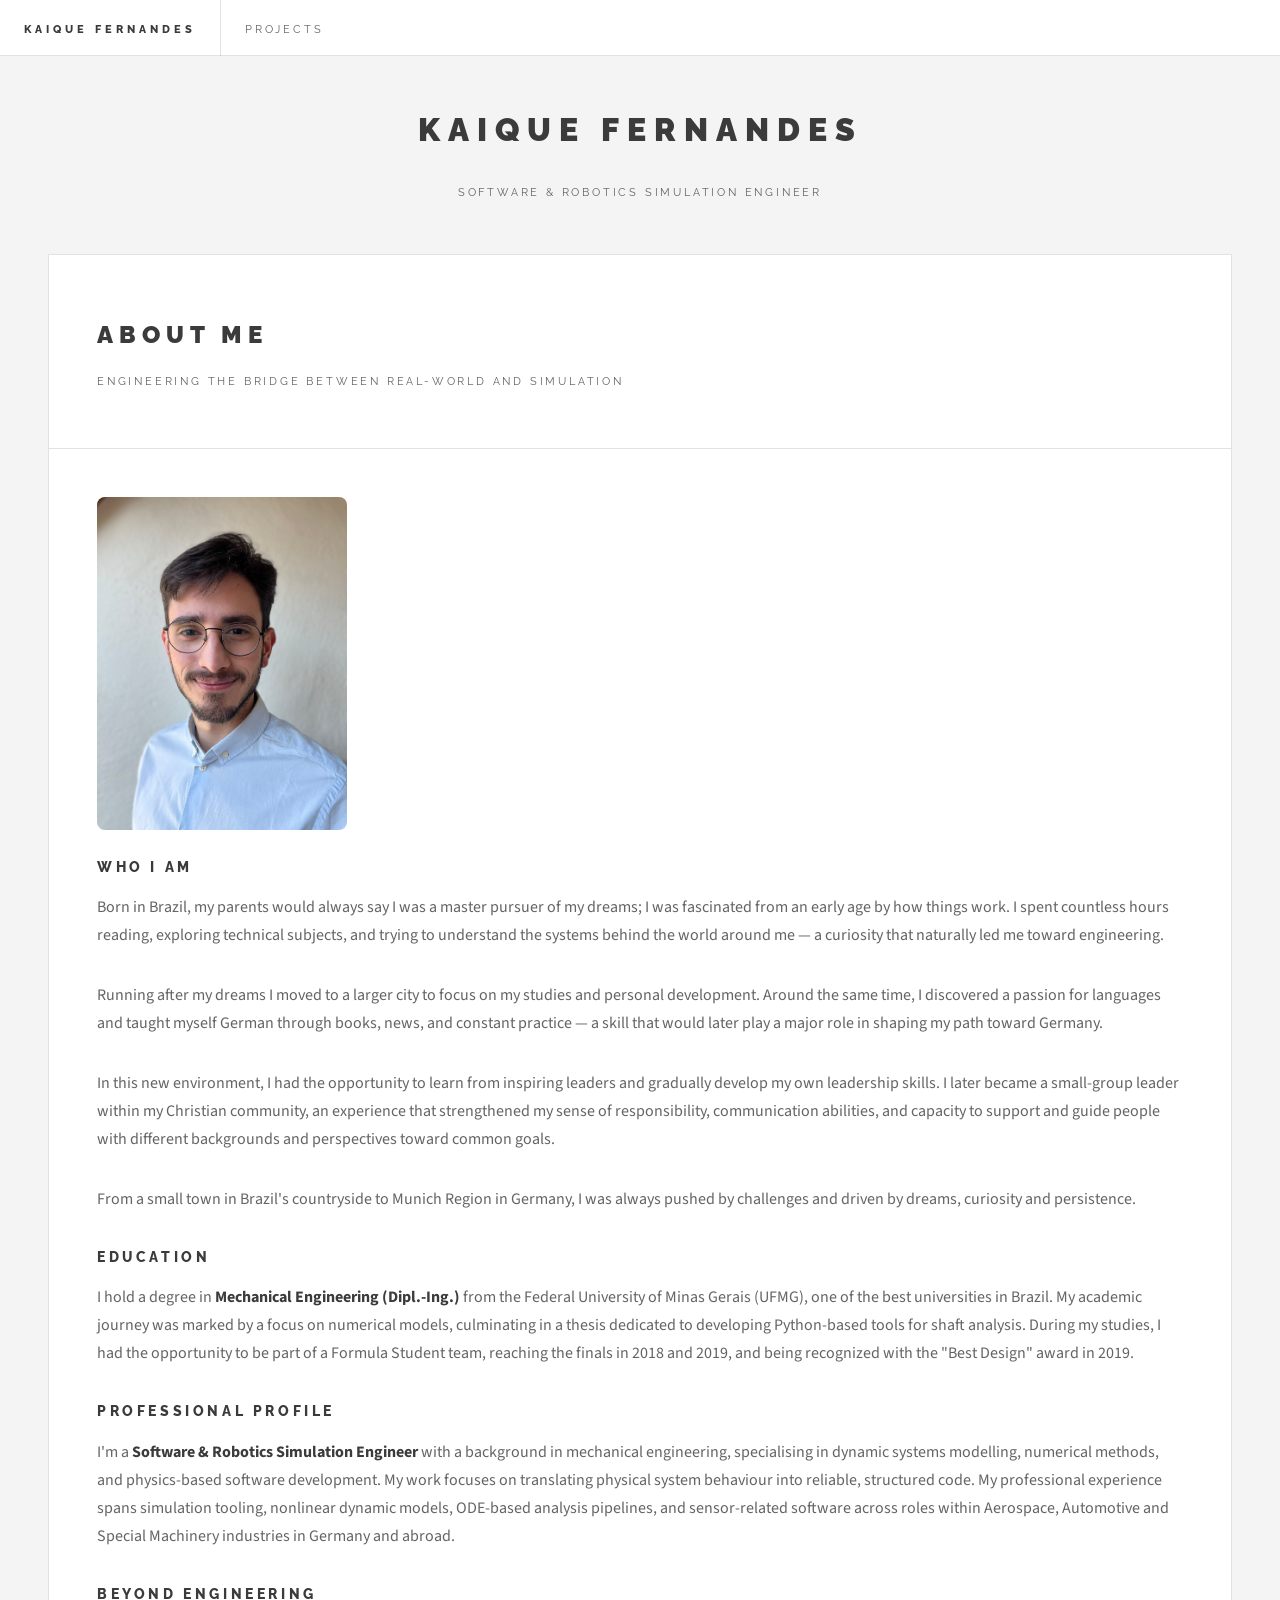
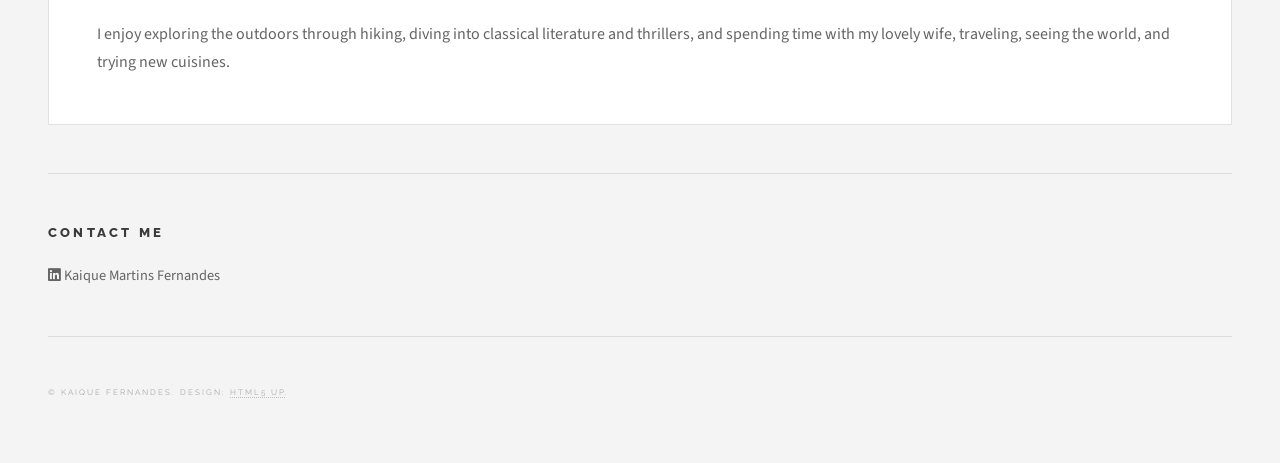
==== about.html @ 555ea54f "Add files via upload" ====
<!DOCTYPE HTML>
<html>
    <head>
        <title>About Me | Kaique Fernandes</title>
        <meta charset="utf-8" />
        <meta name="viewport" content="width=device-width, initial-scale=1, user-scalable=no" />
        <link rel="stylesheet" href="assets/css/main.css" />
        <style>
            .profile-photo {
                width: 250px;
                height: auto;
                border-radius: 8px;
                margin-bottom: 1em;
            }
        </style>
    </head>
    <body class="is-preload">

        <div id="wrapper">

                <header id="header">
                        <h1><a href="index.html">Kaique Fernandes</a></h1>
                        <nav class="links">
                            <ul>
                                <li><a href="projects.html">Projects</a></li>
                            </ul>
                        </nav>
                    </header>

                <div id="main">

                        <article class="post">
                                <header>
                                    <div class="title">
                                        <h2>About Me</h2>
                                        <p>Engineering the bridge between Real-World and Simulation</p>
                                    </div>
                                </header>
                                <span class="image"><img src="images/profile_photo.jpg" alt="Kaique Fernandes" class="profile-photo" /></span>
                            
                                <h3>Who I Am</h3>
                                <p>
                                    Born in Brazil, my parents would always say I was a master pursuer of my dreams; I was fascinated from an early age by how things work. 
                                    I spent countless hours reading, exploring technical subjects, and trying to understand the systems behind the world around me — a curiosity that naturally led me toward engineering.
                                </p>                                 
                                    Running after my dreams I moved to a larger city to focus on my studies and personal development. 
                                    Around the same time, I discovered a passion for languages and taught myself German through books, news, and constant practice — a skill that 
                                    would later play a major role in shaping my path toward Germany.
                                </p>                               
                                    In this new environment, I had the opportunity to learn from inspiring leaders and gradually develop my own leadership skills. 
                                    I later became a small-group leader within my Christian community, an experience that strengthened my sense of responsibility, 
                                    communication abilities, and capacity to support and guide people with different backgrounds and perspectives toward common goals.
                                </p>                                
                                    From a small town in Brazil's countryside to Munich Region in Germany, I was always pushed by challenges and driven by dreams, curiosity and persistence. 
                                    
                                </p>

                                <h3>Education</h3>
                                <p>
                                    I hold a degree in <strong>Mechanical Engineering (Dipl.-Ing.)</strong> from the Federal University of Minas Gerais (UFMG), 
                                    one of the best universities in Brazil. My academic journey was marked by a focus 
                                    on numerical models, culminating in a thesis dedicated to developing Python-based tools for shaft analysis.

                                    During my studies, I had the opportunity to be part of a Formula Student team, reaching the finals in 2018 and 2019, and being recognized with the "Best Design" award in 2019.
                                </p>

                                <h3>Professional Profile</h3>
                                <p>
                                    I'm a <strong>Software & Robotics Simulation Engineer</strong> with a background in mechanical engineering, specialising in dynamic systems modelling, 
                                    numerical methods, and physics-based software development. 
                                    
                                    My work focuses on translating physical system behaviour into reliable, structured code. My professional experience spans simulation tooling, nonlinear dynamic models, 
                                    ODE-based analysis pipelines, and sensor-related software across roles within Aerospace, Automotive and Special Machinery industries in Germany and abroad.
                                

                                <h3>Beyond Engineering</h3>
                                <p>
                                    I enjoy exploring the outdoors through hiking, diving into classical literature and thrillers, 
                                    and spending time with my lovely wife, traveling, seeing the world, and trying new cuisines.
                                </p>
                            </article>
                    </div>

                <section id="sidebar">
                    <section id="intro">
                        <header>
                            <h2>Kaique Fernandes</h2>
                            <p>Software &amp; Robotics Simulation Engineer</p>
                        </header>
                    </section>
                
                    <section class="blurb">
                        <h2>Contact me</h2>
                        <p><a class="icon brands fa-linkedin" href="https://www.linkedin.com/in/kaique-martins-fernandes/"> Kaique Martins Fernandes</a></p>
                    </section>
                
                    <section id="footer">
                        <p class="copyright">&copy; Kaique Fernandes. Design: <a href="http://html5up.net">HTML5 UP</a>.</p>
                    </section>
                </section>

            </div>

        <script src="assets/js/jquery.min.js"></script>
            <script src="assets/js/browser.min.js"></script>
            <script src="assets/js/breakpoints.min.js"></script>
            <script src="assets/js/util.js"></script>
            <script src="assets/js/main.js"></script>

    </body>
</html>
---- assets/css/main.css ----
@import url(fontawesome-all.min.css);
@import url("https://fonts.googleapis.com/css?family=Source+Sans+Pro:400,700|Raleway:400,800,900");

/*
	Future Imperfect by HTML5 UP
	html5up.net | @ajlkn
	Free for personal and commercial use under the CCA 3.0 license (html5up.net/license)
*/

html, body, div, span, applet, object,
iframe, h1, h2, h3, h4, h5, h6, p, blockquote,
pre, a, abbr, acronym, address, big, cite,
code, del, dfn, em, img, ins, kbd, q, s, samp,
small, strike, strong, sub, sup, tt, var, b,
u, i, center, dl, dt, dd, ol, ul, li, fieldset,
form, label, legend, table, caption, tbody,
tfoot, thead, tr, th, td, article, aside,
canvas, details, embed, figure, figcaption,
footer, header, hgroup, menu, nav, output, ruby,
section, summary, time, mark, audio, video {
	margin: 0;
	padding: 0;
	border: 0;
	font-size: 100%;
	font: inherit;
	vertical-align: baseline;}

article, aside, details, figcaption, figure,
footer, header, hgroup, menu, nav, section {
	display: block;}

body {
	line-height: 1;
}

ol, ul {
	list-style: none;
}

blockquote, q {
	quotes: none;
}

	blockquote:before, blockquote:after, q:before, q:after {
		content: '';
		content: none;
	}

table {
	border-collapse: collapse;
	border-spacing: 0;
}

body {
	-webkit-text-size-adjust: none;
}

mark {
	background-color: transparent;
	color: inherit;
}

input::-moz-focus-inner {
	border: 0;
	padding: 0;
}

input, select, textarea {
	-moz-appearance: none;
	-webkit-appearance: none;
	-ms-appearance: none;
	appearance: none;
}

/* Basic */

	@-ms-viewport {
		width: device-width;
	}

	body {
		-ms-overflow-style: scrollbar;
	}

	@media screen and (max-width: 480px) {

		html, body {
			min-width: 320px;
		}

	}

	html {
		box-sizing: border-box;
	}

	*, *:before, *:after {
		box-sizing: inherit;
	}

	body {
		background: #f4f4f4;
	}

		body.is-preload *, body.is-preload *:before, body.is-preload *:after {
			-moz-animation: none !important;
			-webkit-animation: none !important;
			-ms-animation: none !important;
			animation: none !important;
			-moz-transition: none !important;
			-webkit-transition: none !important;
			-ms-transition: none !important;
			transition: none !important;
		}

/* Type */

	body, input, select, textarea {
		color: #646464;
		font-family: "Source Sans Pro", Helvetica, sans-serif;
		font-size: 14pt;
		font-weight: 400;
		line-height: 1.75;
	}

		@media screen and (max-width: 1680px) {

			body, input, select, textarea {
				font-size: 12pt;
			}

		}

		@media screen and (max-width: 1280px) {

			body, input, select, textarea {
				font-size: 12pt;
			}

		}

		@media screen and (max-width: 980px) {

			body, input, select, textarea {
				font-size: 12pt;
			}

		}

		@media screen and (max-width: 736px) {

			body, input, select, textarea {
				font-size: 12pt;
			}

		}

		@media screen and (max-width: 480px) {

			body, input, select, textarea {
				font-size: 12pt;
			}

		}

	a {
		-moz-transition: color 0.2s ease, border-bottom-color 0.2s ease;
		-webkit-transition: color 0.2s ease, border-bottom-color 0.2s ease;
		-ms-transition: color 0.2s ease, border-bottom-color 0.2s ease;
		transition: color 0.2s ease, border-bottom-color 0.2s ease;
		border-bottom: dotted 1px rgba(160, 160, 160, 0.65);
		color: inherit;
		text-decoration: none;
	}

		a:before {
			-moz-transition: color 0.2s ease;
			-webkit-transition: color 0.2s ease;
			-ms-transition: color 0.2s ease;
			transition: color 0.2s ease;
		}

		a:hover {
			border-bottom-color: transparent;
			color: #2ebaae !important;
		}

			a:hover:before {
				color: #2ebaae !important;
			}

	strong, b {
		color: #3c3b3b;
		font-weight: 700;
	}

	em, i {
		font-style: italic;
	}

	p {
		margin: 0 0 2em 0;
	}

	h1, h2, h3, h4, h5, h6 {
		color: #3c3b3b;
		font-family: "Raleway", Helvetica, sans-serif;
		font-weight: 800;
		letter-spacing: 0.25em;
		line-height: 1.65;
		margin: 0 0 1em 0;
		text-transform: uppercase;
	}

		h1 a, h2 a, h3 a, h4 a, h5 a, h6 a {
			color: inherit;
			border-bottom: 0;
		}

	h2 {
		font-size: 1.1em;
	}

	h3 {
		font-size: 0.9em;
	}

	h4 {
		font-size: 0.7em;
	}

	h5 {
		font-size: 0.7em;
	}

	h6 {
		font-size: 0.7em;
	}

	sub {
		font-size: 0.8em;
		position: relative;
		top: 0.5em;
	}

	sup {
		font-size: 0.8em;
		position: relative;
		top: -0.5em;
	}

	blockquote {
		border-left: solid 4px rgba(160, 160, 160, 0.3);
		font-style: italic;
		margin: 0 0 2em 0;
		padding: 0.5em 0 0.5em 2em;
	}

	code {
		background: rgba(160, 160, 160, 0.075);
		border: solid 1px rgba(160, 160, 160, 0.3);
		font-family: "Courier New", monospace;
		font-size: 0.9em;
		margin: 0 0.25em;
		padding: 0.25em 0.65em;
	}

	pre {
		-webkit-overflow-scrolling: touch;
		font-family: "Courier New", monospace;
		font-size: 0.9em;
		margin: 0 0 2em 0;
	}

		pre code {
			display: block;
			line-height: 1.75em;
			padding: 1em 1.5em;
			overflow-x: auto;
		}

	hr {
		border: 0;
		border-bottom: solid 1px rgba(160, 160, 160, 0.3);
		margin: 2em 0;
	}

		hr.major {
			margin: 3em 0;
		}

	.align-left {
		text-align: left;
	}

	.align-center {
		text-align: center;
	}

	.align-right {
		text-align: right;
	}

/* Row */

	.row {
		display: flex;
		flex-wrap: wrap;
		box-sizing: border-box;
		align-items: stretch;
	}

		.row > * {
			box-sizing: border-box;
		}

		.row.gtr-uniform > * > :last-child {
			margin-bottom: 0;
		}

		.row.aln-left {
			justify-content: flex-start;
		}

		.row.aln-center {
			justify-content: center;
		}

		.row.aln-right {
			justify-content: flex-end;
		}

		.row.aln-top {
			align-items: flex-start;
		}

		.row.aln-middle {
			align-items: center;
		}

		.row.aln-bottom {
			align-items: flex-end;
		}

		.row > .imp {
			order: -1;
		}

		.row > .col-1 {
			width: 8.33333%;
		}

		.row > .off-1 {
			margin-left: 8.33333%;
		}

		.row > .col-2 {
			width: 16.66667%;
		}

		.row > .off-2 {
			margin-left: 16.66667%;
		}

		.row > .col-3 {
			width: 25%;
		}

		.row > .off-3 {
			margin-left: 25%;
		}

		.row > .col-4 {
			width: 33.33333%;
		}

		.row > .off-4 {
			margin-left: 33.33333%;
		}

		.row > .col-5 {
			width: 41.66667%;
		}

		.row > .off-5 {
			margin-left: 41.66667%;
		}

		.row > .col-6 {
			width: 50%;
		}

		.row > .off-6 {
			margin-left: 50%;
		}

		.row > .col-7 {
			width: 58.33333%;
		}

		.row > .off-7 {
			margin-left: 58.33333%;
		}

		.row > .col-8 {
			width: 66.66667%;
		}

		.row > .off-8 {
			margin-left: 66.66667%;
		}

		.row > .col-9 {
			width: 75%;
		}

		.row > .off-9 {
			margin-left: 75%;
		}

		.row > .col-10 {
			width: 83.33333%;
		}

		.row > .off-10 {
			margin-left: 83.33333%;
		}

		.row > .col-11 {
			width: 91.66667%;
		}

		.row > .off-11 {
			margin-left: 91.66667%;
		}

		.row > .col-12 {
			width: 100%;
		}

		.row > .off-12 {
			margin-left: 100%;
		}

		.row.gtr-0 {
			margin-top: 0;
			margin-left: 0em;
		}

			.row.gtr-0 > * {
				padding: 0 0 0 0em;
			}

			.row.gtr-0.gtr-uniform {
				margin-top: 0em;
			}

				.row.gtr-0.gtr-uniform > * {
					padding-top: 0em;
				}

		.row.gtr-25 {
			margin-top: 0;
			margin-left: -0.25em;
		}

			.row.gtr-25 > * {
				padding: 0 0 0 0.25em;
			}

			.row.gtr-25.gtr-uniform {
				margin-top: -0.25em;
			}

				.row.gtr-25.gtr-uniform > * {
					padding-top: 0.25em;
				}

		.row.gtr-50 {
			margin-top: 0;
			margin-left: -0.5em;
		}

			.row.gtr-50 > * {
				padding: 0 0 0 0.5em;
			}

			.row.gtr-50.gtr-uniform {
				margin-top: -0.5em;
			}

				.row.gtr-50.gtr-uniform > * {
					padding-top: 0.5em;
				}

		.row {
			margin-top: 0;
			margin-left: -1em;
		}

			.row > * {
				padding: 0 0 0 1em;
			}

			.row.gtr-uniform {
				margin-top: -1em;
			}

				.row.gtr-uniform > * {
					padding-top: 1em;
				}

		.row.gtr-150 {
			margin-top: 0;
			margin-left: -1.5em;
		}

			.row.gtr-150 > * {
				padding: 0 0 0 1.5em;
			}

			.row.gtr-150.gtr-uniform {
				margin-top: -1.5em;
			}

				.row.gtr-150.gtr-uniform > * {
					padding-top: 1.5em;
				}

		.row.gtr-200 {
			margin-top: 0;
			margin-left: -2em;
		}

			.row.gtr-200 > * {
				padding: 0 0 0 2em;
			}

			.row.gtr-200.gtr-uniform {
				margin-top: -2em;
			}

				.row.gtr-200.gtr-uniform > * {
					padding-top: 2em;
				}

		@media screen and (max-width: 1680px) {

			.row {
				display: flex;
				flex-wrap: wrap;
				box-sizing: border-box;
				align-items: stretch;
			}

				.row > * {
					box-sizing: border-box;
				}

				.row.gtr-uniform > * > :last-child {
					margin-bottom: 0;
				}

				.row.aln-left {
					justify-content: flex-start;
				}

				.row.aln-center {
					justify-content: center;
				}

				.row.aln-right {
					justify-content: flex-end;
				}

				.row.aln-top {
					align-items: flex-start;
				}

				.row.aln-middle {
					align-items: center;
				}

				.row.aln-bottom {
					align-items: flex-end;
				}

				.row > .imp-xlarge {
					order: -1;
				}

				.row > .col-1-xlarge {
					width: 8.33333%;
				}

				.row > .off-1-xlarge {
					margin-left: 8.33333%;
				}

				.row > .col-2-xlarge {
					width: 16.66667%;
				}

				.row > .off-2-xlarge {
					margin-left: 16.66667%;
				}

				.row > .col-3-xlarge {
					width: 25%;
				}

				.row > .off-3-xlarge {
					margin-left: 25%;
				}

				.row > .col-4-xlarge {
					width: 33.33333%;
				}

				.row > .off-4-xlarge {
					margin-left: 33.33333%;
				}

				.row > .col-5-xlarge {
					width: 41.66667%;
				}

				.row > .off-5-xlarge {
					margin-left: 41.66667%;
				}

				.row > .col-6-xlarge {
					width: 50%;
				}

				.row > .off-6-xlarge {
					margin-left: 50%;
				}

				.row > .col-7-xlarge {
					width: 58.33333%;
				}

				.row > .off-7-xlarge {
					margin-left: 58.33333%;
				}

				.row > .col-8-xlarge {
					width: 66.66667%;
				}

				.row > .off-8-xlarge {
					margin-left: 66.66667%;
				}

				.row > .col-9-xlarge {
					width: 75%;
				}

				.row > .off-9-xlarge {
					margin-left: 75%;
				}

				.row > .col-10-xlarge {
					width: 83.33333%;
				}

				.row > .off-10-xlarge {
					margin-left: 83.33333%;
				}

				.row > .col-11-xlarge {
					width: 91.66667%;
				}

				.row > .off-11-xlarge {
					margin-left: 91.66667%;
				}

				.row > .col-12-xlarge {
					width: 100%;
				}

				.row > .off-12-xlarge {
					margin-left: 100%;
				}

				.row.gtr-0 {
					margin-top: 0;
					margin-left: 0em;
				}

					.row.gtr-0 > * {
						padding: 0 0 0 0em;
					}

					.row.gtr-0.gtr-uniform {
						margin-top: 0em;
					}

						.row.gtr-0.gtr-uniform > * {
							padding-top: 0em;
						}

				.row.gtr-25 {
					margin-top: 0;
					margin-left: -0.25em;
				}

					.row.gtr-25 > * {
						padding: 0 0 0 0.25em;
					}

					.row.gtr-25.gtr-uniform {
						margin-top: -0.25em;
					}

						.row.gtr-25.gtr-uniform > * {
							padding-top: 0.25em;
						}

				.row.gtr-50 {
					margin-top: 0;
					margin-left: -0.5em;
				}

					.row.gtr-50 > * {
						padding: 0 0 0 0.5em;
					}

					.row.gtr-50.gtr-uniform {
						margin-top: -0.5em;
					}

						.row.gtr-50.gtr-uniform > * {
							padding-top: 0.5em;
						}

				.row {
					margin-top: 0;
					margin-left: -1em;
				}

					.row > * {
						padding: 0 0 0 1em;
					}

					.row.gtr-uniform {
						margin-top: -1em;
					}

						.row.gtr-uniform > * {
							padding-top: 1em;
						}

				.row.gtr-150 {
					margin-top: 0;
					margin-left: -1.5em;
				}

					.row.gtr-150 > * {
						padding: 0 0 0 1.5em;
					}

					.row.gtr-150.gtr-uniform {
						margin-top: -1.5em;
					}

						.row.gtr-150.gtr-uniform > * {
							padding-top: 1.5em;
						}

				.row.gtr-200 {
					margin-top: 0;
					margin-left: -2em;
				}

					.row.gtr-200 > * {
						padding: 0 0 0 2em;
					}

					.row.gtr-200.gtr-uniform {
						margin-top: -2em;
					}

						.row.gtr-200.gtr-uniform > * {
							padding-top: 2em;
						}

		}

		@media screen and (max-width: 1280px) {

			.row {
				display: flex;
				flex-wrap: wrap;
				box-sizing: border-box;
				align-items: stretch;
			}

				.row > * {
					box-sizing: border-box;
				}

				.row.gtr-uniform > * > :last-child {
					margin-bottom: 0;
				}

				.row.aln-left {
					justify-content: flex-start;
				}

				.row.aln-center {
					justify-content: center;
				}

				.row.aln-right {
					justify-content: flex-end;
				}

				.row.aln-top {
					align-items: flex-start;
				}

				.row.aln-middle {
					align-items: center;
				}

				.row.aln-bottom {
					align-items: flex-end;
				}

				.row > .imp-large {
					order: -1;
				}

				.row > .col-1-large {
					width: 8.33333%;
				}

				.row > .off-1-large {
					margin-left: 8.33333%;
				}

				.row > .col-2-large {
					width: 16.66667%;
				}

				.row > .off-2-large {
					margin-left: 16.66667%;
				}

				.row > .col-3-large {
					width: 25%;
				}

				.row > .off-3-large {
					margin-left: 25%;
				}

				.row > .col-4-large {
					width: 33.33333%;
				}

				.row > .off-4-large {
					margin-left: 33.33333%;
				}

				.row > .col-5-large {
					width: 41.66667%;
				}

				.row > .off-5-large {
					margin-left: 41.66667%;
				}

				.row > .col-6-large {
					width: 50%;
				}

				.row > .off-6-large {
					margin-left: 50%;
				}

				.row > .col-7-large {
					width: 58.33333%;
				}

				.row > .off-7-large {
					margin-left: 58.33333%;
				}

				.row > .col-8-large {
					width: 66.66667%;
				}

				.row > .off-8-large {
					margin-left: 66.66667%;
				}

				.row > .col-9-large {
					width: 75%;
				}

				.row > .off-9-large {
					margin-left: 75%;
				}

				.row > .col-10-large {
					width: 83.33333%;
				}

				.row > .off-10-large {
					margin-left: 83.33333%;
				}

				.row > .col-11-large {
					width: 91.66667%;
				}

				.row > .off-11-large {
					margin-left: 91.66667%;
				}

				.row > .col-12-large {
					width: 100%;
				}

				.row > .off-12-large {
					margin-left: 100%;
				}

				.row.gtr-0 {
					margin-top: 0;
					margin-left: 0em;
				}

					.row.gtr-0 > * {
						padding: 0 0 0 0em;
					}

					.row.gtr-0.gtr-uniform {
						margin-top: 0em;
					}

						.row.gtr-0.gtr-uniform > * {
							padding-top: 0em;
						}

				.row.gtr-25 {
					margin-top: 0;
					margin-left: -0.25em;
				}

					.row.gtr-25 > * {
						padding: 0 0 0 0.25em;
					}

					.row.gtr-25.gtr-uniform {
						margin-top: -0.25em;
					}

						.row.gtr-25.gtr-uniform > * {
							padding-top: 0.25em;
						}

				.row.gtr-50 {
					margin-top: 0;
					margin-left: -0.5em;
				}

					.row.gtr-50 > * {
						padding: 0 0 0 0.5em;
					}

					.row.gtr-50.gtr-uniform {
						margin-top: -0.5em;
					}

						.row.gtr-50.gtr-uniform > * {
							padding-top: 0.5em;
						}

				.row {
					margin-top: 0;
					margin-left: -1em;
				}

					.row > * {
						padding: 0 0 0 1em;
					}

					.row.gtr-uniform {
						margin-top: -1em;
					}

						.row.gtr-uniform > * {
							padding-top: 1em;
						}

				.row.gtr-150 {
					margin-top: 0;
					margin-left: -1.5em;
				}

					.row.gtr-150 > * {
						padding: 0 0 0 1.5em;
					}

					.row.gtr-150.gtr-uniform {
						margin-top: -1.5em;
					}

						.row.gtr-150.gtr-uniform > * {
							padding-top: 1.5em;
						}

				.row.gtr-200 {
					margin-top: 0;
					margin-left: -2em;
				}

					.row.gtr-200 > * {
						padding: 0 0 0 2em;
					}

					.row.gtr-200.gtr-uniform {
						margin-top: -2em;
					}

						.row.gtr-200.gtr-uniform > * {
							padding-top: 2em;
						}

		}

		@media screen and (max-width: 980px) {

			.row {
				display: flex;
				flex-wrap: wrap;
				box-sizing: border-box;
				align-items: stretch;
			}

				.row > * {
					box-sizing: border-box;
				}

				.row.gtr-uniform > * > :last-child {
					margin-bottom: 0;
				}

				.row.aln-left {
					justify-content: flex-start;
				}

				.row.aln-center {
					justify-content: center;
				}

				.row.aln-right {
					justify-content: flex-end;
				}

				.row.aln-top {
					align-items: flex-start;
				}

				.row.aln-middle {
					align-items: center;
				}

				.row.aln-bottom {
					align-items: flex-end;
				}

				.row > .imp-medium {
					order: -1;
				}

				.row > .col-1-medium {
					width: 8.33333%;
				}

				.row > .off-1-medium {
					margin-left: 8.33333%;
				}

				.row > .col-2-medium {
					width: 16.66667%;
				}

				.row > .off-2-medium {
					margin-left: 16.66667%;
				}

				.row > .col-3-medium {
					width: 25%;
				}

				.row > .off-3-medium {
					margin-left: 25%;
				}

				.row > .col-4-medium {
					width: 33.33333%;
				}

				.row > .off-4-medium {
					margin-left: 33.33333%;
				}

				.row > .col-5-medium {
					width: 41.66667%;
				}

				.row > .off-5-medium {
					margin-left: 41.66667%;
				}

				.row > .col-6-medium {
					width: 50%;
				}

				.row > .off-6-medium {
					margin-left: 50%;
				}

				.row > .col-7-medium {
					width: 58.33333%;
				}

				.row > .off-7-medium {
					margin-left: 58.33333%;
				}

				.row > .col-8-medium {
					width: 66.66667%;
				}

				.row > .off-8-medium {
					margin-left: 66.66667%;
				}

				.row > .col-9-medium {
					width: 75%;
				}

				.row > .off-9-medium {
					margin-left: 75%;
				}

				.row > .col-10-medium {
					width: 83.33333%;
				}

				.row > .off-10-medium {
					margin-left: 83.33333%;
				}

				.row > .col-11-medium {
					width: 91.66667%;
				}

				.row > .off-11-medium {
					margin-left: 91.66667%;
				}

				.row > .col-12-medium {
					width: 100%;
				}

				.row > .off-12-medium {
					margin-left: 100%;
				}

				.row.gtr-0 {
					margin-top: 0;
					margin-left: 0em;
				}

					.row.gtr-0 > * {
						padding: 0 0 0 0em;
					}

					.row.gtr-0.gtr-uniform {
						margin-top: 0em;
					}

						.row.gtr-0.gtr-uniform > * {
							padding-top: 0em;
						}

				.row.gtr-25 {
					margin-top: 0;
					margin-left: -0.25em;
				}

					.row.gtr-25 > * {
						padding: 0 0 0 0.25em;
					}

					.row.gtr-25.gtr-uniform {
						margin-top: -0.25em;
					}

						.row.gtr-25.gtr-uniform > * {
							padding-top: 0.25em;
						}

				.row.gtr-50 {
					margin-top: 0;
					margin-left: -0.5em;
				}

					.row.gtr-50 > * {
						padding: 0 0 0 0.5em;
					}

					.row.gtr-50.gtr-uniform {
						margin-top: -0.5em;
					}

						.row.gtr-50.gtr-uniform > * {
							padding-top: 0.5em;
						}

				.row {
					margin-top: 0;
					margin-left: -1em;
				}

					.row > * {
						padding: 0 0 0 1em;
					}

					.row.gtr-uniform {
						margin-top: -1em;
					}

						.row.gtr-uniform > * {
							padding-top: 1em;
						}

				.row.gtr-150 {
					margin-top: 0;
					margin-left: -1.5em;
				}

					.row.gtr-150 > * {
						padding: 0 0 0 1.5em;
					}

					.row.gtr-150.gtr-uniform {
						margin-top: -1.5em;
					}

						.row.gtr-150.gtr-uniform > * {
							padding-top: 1.5em;
						}

				.row.gtr-200 {
					margin-top: 0;
					margin-left: -2em;
				}

					.row.gtr-200 > * {
						padding: 0 0 0 2em;
					}

					.row.gtr-200.gtr-uniform {
						margin-top: -2em;
					}

						.row.gtr-200.gtr-uniform > * {
							padding-top: 2em;
						}

		}

		@media screen and (max-width: 736px) {

			.row {
				display: flex;
				flex-wrap: wrap;
				box-sizing: border-box;
				align-items: stretch;
			}

				.row > * {
					box-sizing: border-box;
				}

				.row.gtr-uniform > * > :last-child {
					margin-bottom: 0;
				}

				.row.aln-left {
					justify-content: flex-start;
				}

				.row.aln-center {
					justify-content: center;
				}

				.row.aln-right {
					justify-content: flex-end;
				}

				.row.aln-top {
					align-items: flex-start;
				}

				.row.aln-middle {
					align-items: center;
				}

				.row.aln-bottom {
					align-items: flex-end;
				}

				.row > .imp-small {
					order: -1;
				}

				.row > .col-1-small {
					width: 8.33333%;
				}

				.row > .off-1-small {
					margin-left: 8.33333%;
				}

				.row > .col-2-small {
					width: 16.66667%;
				}

				.row > .off-2-small {
					margin-left: 16.66667%;
				}

				.row > .col-3-small {
					width: 25%;
				}

				.row > .off-3-small {
					margin-left: 25%;
				}

				.row > .col-4-small {
					width: 33.33333%;
				}

				.row > .off-4-small {
					margin-left: 33.33333%;
				}

				.row > .col-5-small {
					width: 41.66667%;
				}

				.row > .off-5-small {
					margin-left: 41.66667%;
				}

				.row > .col-6-small {
					width: 50%;
				}

				.row > .off-6-small {
					margin-left: 50%;
				}

				.row > .col-7-small {
					width: 58.33333%;
				}

				.row > .off-7-small {
					margin-left: 58.33333%;
				}

				.row > .col-8-small {
					width: 66.66667%;
				}

				.row > .off-8-small {
					margin-left: 66.66667%;
				}

				.row > .col-9-small {
					width: 75%;
				}

				.row > .off-9-small {
					margin-left: 75%;
				}

				.row > .col-10-small {
					width: 83.33333%;
				}

				.row > .off-10-small {
					margin-left: 83.33333%;
				}

				.row > .col-11-small {
					width: 91.66667%;
				}

				.row > .off-11-small {
					margin-left: 91.66667%;
				}

				.row > .col-12-small {
					width: 100%;
				}

				.row > .off-12-small {
					margin-left: 100%;
				}

				.row.gtr-0 {
					margin-top: 0;
					margin-left: 0em;
				}

					.row.gtr-0 > * {
						padding: 0 0 0 0em;
					}

					.row.gtr-0.gtr-uniform {
						margin-top: 0em;
					}

						.row.gtr-0.gtr-uniform > * {
							padding-top: 0em;
						}

				.row.gtr-25 {
					margin-top: 0;
					margin-left: -0.25em;
				}

					.row.gtr-25 > * {
						padding: 0 0 0 0.25em;
					}

					.row.gtr-25.gtr-uniform {
						margin-top: -0.25em;
					}

						.row.gtr-25.gtr-uniform > * {
							padding-top: 0.25em;
						}

				.row.gtr-50 {
					margin-top: 0;
					margin-left: -0.5em;
				}

					.row.gtr-50 > * {
						padding: 0 0 0 0.5em;
					}

					.row.gtr-50.gtr-uniform {
						margin-top: -0.5em;
					}

						.row.gtr-50.gtr-uniform > * {
							padding-top: 0.5em;
						}

				.row {
					margin-top: 0;
					margin-left: -1em;
				}

					.row > * {
						padding: 0 0 0 1em;
					}

					.row.gtr-uniform {
						margin-top: -1em;
					}

						.row.gtr-uniform > * {
							padding-top: 1em;
						}

				.row.gtr-150 {
					margin-top: 0;
					margin-left: -1.5em;
				}

					.row.gtr-150 > * {
						padding: 0 0 0 1.5em;
					}

					.row.gtr-150.gtr-uniform {
						margin-top: -1.5em;
					}

						.row.gtr-150.gtr-uniform > * {
							padding-top: 1.5em;
						}

				.row.gtr-200 {
					margin-top: 0;
					margin-left: -2em;
				}

					.row.gtr-200 > * {
						padding: 0 0 0 2em;
					}

					.row.gtr-200.gtr-uniform {
						margin-top: -2em;
					}

						.row.gtr-200.gtr-uniform > * {
							padding-top: 2em;
						}

		}

		@media screen and (max-width: 480px) {

			.row {
				display: flex;
				flex-wrap: wrap;
				box-sizing: border-box;
				align-items: stretch;
			}

				.row > * {
					box-sizing: border-box;
				}

				.row.gtr-uniform > * > :last-child {
					margin-bottom: 0;
				}

				.row.aln-left {
					justify-content: flex-start;
				}

				.row.aln-center {
					justify-content: center;
				}

				.row.aln-right {
					justify-content: flex-end;
				}

				.row.aln-top {
					align-items: flex-start;
				}

				.row.aln-middle {
					align-items: center;
				}

				.row.aln-bottom {
					align-items: flex-end;
				}

				.row > .imp-xsmall {
					order: -1;
				}

				.row > .col-1-xsmall {
					width: 8.33333%;
				}

				.row > .off-1-xsmall {
					margin-left: 8.33333%;
				}

				.row > .col-2-xsmall {
					width: 16.66667%;
				}

				.row > .off-2-xsmall {
					margin-left: 16.66667%;
				}

				.row > .col-3-xsmall {
					width: 25%;
				}

				.row > .off-3-xsmall {
					margin-left: 25%;
				}

				.row > .col-4-xsmall {
					width: 33.33333%;
				}

				.row > .off-4-xsmall {
					margin-left: 33.33333%;
				}

				.row > .col-5-xsmall {
					width: 41.66667%;
				}

				.row > .off-5-xsmall {
					margin-left: 41.66667%;
				}

				.row > .col-6-xsmall {
					width: 50%;
				}

				.row > .off-6-xsmall {
					margin-left: 50%;
				}

				.row > .col-7-xsmall {
					width: 58.33333%;
				}

				.row > .off-7-xsmall {
					margin-left: 58.33333%;
				}

				.row > .col-8-xsmall {
					width: 66.66667%;
				}

				.row > .off-8-xsmall {
					margin-left: 66.66667%;
				}

				.row > .col-9-xsmall {
					width: 75%;
				}

				.row > .off-9-xsmall {
					margin-left: 75%;
				}

				.row > .col-10-xsmall {
					width: 83.33333%;
				}

				.row > .off-10-xsmall {
					margin-left: 83.33333%;
				}

				.row > .col-11-xsmall {
					width: 91.66667%;
				}

				.row > .off-11-xsmall {
					margin-left: 91.66667%;
				}

				.row > .col-12-xsmall {
					width: 100%;
				}

				.row > .off-12-xsmall {
					margin-left: 100%;
				}

				.row.gtr-0 {
					margin-top: 0;
					margin-left: 0em;
				}

					.row.gtr-0 > * {
						padding: 0 0 0 0em;
					}

					.row.gtr-0.gtr-uniform {
						margin-top: 0em;
					}

						.row.gtr-0.gtr-uniform > * {
							padding-top: 0em;
						}

				.row.gtr-25 {
					margin-top: 0;
					margin-left: -0.25em;
				}

					.row.gtr-25 > * {
						padding: 0 0 0 0.25em;
					}

					.row.gtr-25.gtr-uniform {
						margin-top: -0.25em;
					}

						.row.gtr-25.gtr-uniform > * {
							padding-top: 0.25em;
						}

				.row.gtr-50 {
					margin-top: 0;
					margin-left: -0.5em;
				}

					.row.gtr-50 > * {
						padding: 0 0 0 0.5em;
					}

					.row.gtr-50.gtr-uniform {
						margin-top: -0.5em;
					}

						.row.gtr-50.gtr-uniform > * {
							padding-top: 0.5em;
						}

				.row {
					margin-top: 0;
					margin-left: -1em;
				}

					.row > * {
						padding: 0 0 0 1em;
					}

					.row.gtr-uniform {
						margin-top: -1em;
					}

						.row.gtr-uniform > * {
							padding-top: 1em;
						}

				.row.gtr-150 {
					margin-top: 0;
					margin-left: -1.5em;
				}

					.row.gtr-150 > * {
						padding: 0 0 0 1.5em;
					}

					.row.gtr-150.gtr-uniform {
						margin-top: -1.5em;
					}

						.row.gtr-150.gtr-uniform > * {
							padding-top: 1.5em;
						}

				.row.gtr-200 {
					margin-top: 0;
					margin-left: -2em;
				}

					.row.gtr-200 > * {
						padding: 0 0 0 2em;
					}

					.row.gtr-200.gtr-uniform {
						margin-top: -2em;
					}

						.row.gtr-200.gtr-uniform > * {
							padding-top: 2em;
						}

		}

/* Author */

	.author {
		display: -moz-flex;
		display: -webkit-flex;
		display: -ms-flex;
		display: flex;
		-moz-flex-direction: row;
		-webkit-flex-direction: row;
		-ms-flex-direction: row;
		flex-direction: row;
		-moz-align-items: center;
		-webkit-align-items: center;
		-ms-align-items: center;
		align-items: center;
		-moz-justify-content: -moz-flex-end;
		-webkit-justify-content: -webkit-flex-end;
		-ms-justify-content: -ms-flex-end;
		justify-content: flex-end;
		border-bottom: 0;
		font-family: "Raleway", Helvetica, sans-serif;
		font-size: 0.6em;
		font-weight: 400;
		letter-spacing: 0.25em;
		text-transform: uppercase;
		white-space: nowrap;
	}

		.author .name {
			-moz-transition: border-bottom-color 0.2s ease;
			-webkit-transition: border-bottom-color 0.2s ease;
			-ms-transition: border-bottom-color 0.2s ease;
			transition: border-bottom-color 0.2s ease;
			border-bottom: dotted 1px rgba(160, 160, 160, 0.65);
			display: block;
			margin: 0 1.5em 0 0;
		}

		.author img {
			border-radius: 100%;
			display: block;
			width: 4em;
		}

		.author:hover .name {
			border-bottom-color: transparent;
		}

/* Blurb */

	.blurb h2 {
		font-size: 0.8em;
		margin: 0 0 1.5em 0;
	}

	.blurb h3 {
		font-size: 0.7em;
	}

	.blurb p {
		font-size: 0.9em;
	}

/* Box */

	.box {
		border: solid 1px rgba(160, 160, 160, 0.3);
		margin-bottom: 2em;
		padding: 1.5em;
	}

		.box > :last-child,
		.box > :last-child > :last-child,
		.box > :last-child > :last-child > :last-child {
			margin-bottom: 0;
		}

		.box.alt {
			border: 0;
			border-radius: 0;
			padding: 0;
		}

/* Button */

	input[type="submit"],
	input[type="reset"],
	input[type="button"],
	button,
	.button {
		-moz-appearance: none;
		-webkit-appearance: none;
		-ms-appearance: none;
		appearance: none;
		-moz-transition: background-color 0.2s ease, box-shadow 0.2s ease, color 0.2s ease;
		-webkit-transition: background-color 0.2s ease, box-shadow 0.2s ease, color 0.2s ease;
		-ms-transition: background-color 0.2s ease, box-shadow 0.2s ease, color 0.2s ease;
		transition: background-color 0.2s ease, box-shadow 0.2s ease, color 0.2s ease;
		background-color: transparent;
		border: 0;
		box-shadow: inset 0 0 0 1px rgba(160, 160, 160, 0.3);
		color: #3c3b3b !important;
		cursor: pointer;
		display: inline-block;
		font-family: "Raleway", Helvetica, sans-serif;
		font-size: 0.6em;
		font-weight: 800;
		height: 4.8125em;
		letter-spacing: 0.25em;
		line-height: 4.8125em;
		padding: 0 2.5em;
		text-align: center;
		text-decoration: none;
		text-transform: uppercase;
		white-space: nowrap;
	}

		input[type="submit"]:hover,
		input[type="reset"]:hover,
		input[type="button"]:hover,
		button:hover,
		.button:hover {
			box-shadow: inset 0 0 0 1px #2ebaae;
			color: #2ebaae !important;
		}

			input[type="submit"]:hover:active,
			input[type="reset"]:hover:active,
			input[type="button"]:hover:active,
			button:hover:active,
			.button:hover:active {
				background-color: rgba(46, 186, 174, 0.05);
			}

		input[type="submit"]:before, input[type="submit"]:after,
		input[type="reset"]:before,
		input[type="reset"]:after,
		input[type="button"]:before,
		input[type="button"]:after,
		button:before,
		button:after,
		.button:before,
		.button:after {
			color: #aaaaaa;
			position: relative;
		}

		input[type="submit"]:before,
		input[type="reset"]:before,
		input[type="button"]:before,
		button:before,
		.button:before {
			left: -1em;
			padding: 0 0 0 0.75em;
		}

		input[type="submit"]:after,
		input[type="reset"]:after,
		input[type="button"]:after,
		button:after,
		.button:after {
			left: 1em;
			padding: 0 0.75em 0 0;
		}

		input[type="submit"].fit,
		input[type="reset"].fit,
		input[type="button"].fit,
		button.fit,
		.button.fit {
			width: 100%;
		}

		input[type="submit"].large,
		input[type="reset"].large,
		input[type="button"].large,
		button.large,
		.button.large {
			font-size: 0.7em;
			padding: 0 3em;
		}

		input[type="submit"].small,
		input[type="reset"].small,
		input[type="button"].small,
		button.small,
		.button.small {
			font-size: 0.5em;
		}

		input[type="submit"].disabled, input[type="submit"]:disabled,
		input[type="reset"].disabled,
		input[type="reset"]:disabled,
		input[type="button"].disabled,
		input[type="button"]:disabled,
		button.disabled,
		button:disabled,
		.button.disabled,
		.button:disabled {
			pointer-events: none;
			color: rgba(160, 160, 160, 0.3) !important;
		}

			input[type="submit"].disabled:before, input[type="submit"]:disabled:before,
			input[type="reset"].disabled:before,
			input[type="reset"]:disabled:before,
			input[type="button"].disabled:before,
			input[type="button"]:disabled:before,
			button.disabled:before,
			button:disabled:before,
			.button.disabled:before,
			.button:disabled:before {
				color: rgba(160, 160, 160, 0.3) !important;
			}

/* Form */

	form {
		margin: 0 0 2em 0;
	}

		form.search {
			text-decoration: none;
			position: relative;
		}

			form.search:before {
				-moz-osx-font-smoothing: grayscale;
				-webkit-font-smoothing: antialiased;
				display: inline-block;
				font-style: normal;
				font-variant: normal;
				text-rendering: auto;
				line-height: 1;
				text-transform: none !important;
				font-family: 'Font Awesome 5 Free';
				font-weight: 900;
			}

			form.search:before {
				color: #aaaaaa;
				content: '\f002';
				display: block;
				height: 2.75em;
				left: 0;
				line-height: 2.75em;
				position: absolute;
				text-align: center;
				top: 0;
				width: 2.5em;
			}

			form.search > input:first-child {
				padding-left: 2.5em;
			}

	label {
		color: #3c3b3b;
		display: block;
		font-size: 0.9em;
		font-weight: 700;
		margin: 0 0 1em 0;
	}

	input[type="text"],
	input[type="password"],
	input[type="email"],
	input[type="tel"],
	select,
	textarea {
		-moz-appearance: none;
		-webkit-appearance: none;
		-ms-appearance: none;
		appearance: none;
		background: rgba(160, 160, 160, 0.075);
		border: none;
		border: solid 1px rgba(160, 160, 160, 0.3);
		border-radius: 0;
		color: inherit;
		display: block;
		outline: 0;
		padding: 0 1em;
		text-decoration: none;
		width: 100%;
	}

		input[type="text"]:invalid,
		input[type="password"]:invalid,
		input[type="email"]:invalid,
		input[type="tel"]:invalid,
		select:invalid,
		textarea:invalid {
			box-shadow: none;
		}

		input[type="text"]:focus,
		input[type="password"]:focus,
		input[type="email"]:focus,
		input[type="tel"]:focus,
		select:focus,
		textarea:focus {
			border-color: #2ebaae;
			box-shadow: inset 0 0 0 1px #2ebaae;
		}

	.select-wrapper {
		text-decoration: none;
		display: block;
		position: relative;
	}

		.select-wrapper:before {
			-moz-osx-font-smoothing: grayscale;
			-webkit-font-smoothing: antialiased;
			display: inline-block;
			font-style: normal;
			font-variant: normal;
			text-rendering: auto;
			line-height: 1;
			text-transform: none !important;
			font-family: 'Font Awesome 5 Free';
			font-weight: 900;
		}

		.select-wrapper:before {
			color: rgba(160, 160, 160, 0.3);
			content: '\f078';
			display: block;
			height: 2.75em;
			line-height: 2.75em;
			pointer-events: none;
			position: absolute;
			right: 0;
			text-align: center;
			top: 0;
			width: 2.75em;
		}

		.select-wrapper select::-ms-expand {
			display: none;
		}

	select {
		background-image: url("data:image/svg+xml;charset=utf8,%3Csvg xmlns='http://www.w3.org/2000/svg' width='40' height='40' preserveAspectRatio='none' viewBox='0 0 40 40'%3E%3Cpath d='M9.4,12.3l10.4,10.4l10.4-10.4c0.2-0.2,0.5-0.4,0.9-0.4c0.3,0,0.6,0.1,0.9,0.4l3.3,3.3c0.2,0.2,0.4,0.5,0.4,0.9 c0,0.4-0.1,0.6-0.4,0.9L20.7,31.9c-0.2,0.2-0.5,0.4-0.9,0.4c-0.3,0-0.6-0.1-0.9-0.4L4.3,17.3c-0.2-0.2-0.4-0.5-0.4-0.9 c0-0.4,0.1-0.6,0.4-0.9l3.3-3.3c0.2-0.2,0.5-0.4,0.9-0.4S9.1,12.1,9.4,12.3z' fill='rgba(160, 160, 160, 0.3)' /%3E%3C/svg%3E");
		background-size: 1.25rem;
		background-repeat: no-repeat;
		background-position: calc(100% - 1rem) center;
		height: 2.75em;
		padding-right: 2.75em;
		text-overflow: ellipsis;
	}

		select option {
			color: #3c3b3b;
			background: #ffffff;
		}

		select:focus::-ms-value {
			background-color: transparent;
		}

		select::-ms-expand {
			display: none;
		}

	input[type="text"],
	input[type="password"],
	input[type="email"],
	select {
		height: 2.75em;
	}

	textarea {
		padding: 0.75em 1em;
	}

	input[type="checkbox"],
	input[type="radio"] {
		-moz-appearance: none;
		-webkit-appearance: none;
		-ms-appearance: none;
		appearance: none;
		display: block;
		float: left;
		margin-right: -2em;
		opacity: 0;
		width: 1em;
		z-index: -1;
	}

		input[type="checkbox"] + label,
		input[type="radio"] + label {
			text-decoration: none;
			color: #646464;
			cursor: pointer;
			display: inline-block;
			font-size: 1em;
			font-weight: 400;
			padding-left: 2.4em;
			padding-right: 0.75em;
			position: relative;
		}

			input[type="checkbox"] + label:before,
			input[type="radio"] + label:before {
				-moz-osx-font-smoothing: grayscale;
				-webkit-font-smoothing: antialiased;
				display: inline-block;
				font-style: normal;
				font-variant: normal;
				text-rendering: auto;
				line-height: 1;
				text-transform: none !important;
				font-family: 'Font Awesome 5 Free';
				font-weight: 900;
			}

			input[type="checkbox"] + label:before,
			input[type="radio"] + label:before {
				background: rgba(160, 160, 160, 0.075);
				border: solid 1px rgba(160, 160, 160, 0.3);
				content: '';
				display: inline-block;
				font-size: 0.8em;
				height: 2.0625em;
				left: 0;
				line-height: 2.0625em;
				position: absolute;
				text-align: center;
				top: 0;
				width: 2.0625em;
			}

		input[type="checkbox"]:checked + label:before,
		input[type="radio"]:checked + label:before {
			background: #3c3b3b;
			border-color: #3c3b3b;
			color: #ffffff;
			content: '\f00c';
		}

		input[type="checkbox"]:focus + label:before,
		input[type="radio"]:focus + label:before {
			border-color: #2ebaae;
			box-shadow: 0 0 0 1px #2ebaae;
		}

	input[type="radio"] + label:before {
		border-radius: 100%;
	}

	::-webkit-input-placeholder {
		color: #aaaaaa !important;
		opacity: 1.0;
	}

	:-moz-placeholder {
		color: #aaaaaa !important;
		opacity: 1.0;
	}

	::-moz-placeholder {
		color: #aaaaaa !important;
		opacity: 1.0;
	}

	:-ms-input-placeholder {
		color: #aaaaaa !important;
		opacity: 1.0;
	}

/* Icon */

	.icon {
		text-decoration: none;
		border-bottom: none;
		position: relative;
	}

		.icon:before {
			-moz-osx-font-smoothing: grayscale;
			-webkit-font-smoothing: antialiased;
			display: inline-block;
			font-style: normal;
			font-variant: normal;
			text-rendering: auto;
			line-height: 1;
			text-transform: none !important;
			font-family: 'Font Awesome 5 Free';
			font-weight: 400;
		}

		.icon > .label {
			display: none;
		}

		.icon:before {
			line-height: inherit;
		}

		.icon.solid:before {
			font-weight: 900;
		}

		.icon.brands:before {
			font-family: 'Font Awesome 5 Brands';
		}

		.icon.suffix:before {
			float: right;
		}

/* Image */

	.image {
		border: 0;
		display: inline-block;
		position: relative;
	}

		.image img {
			display: block;
		}

		.image.left, .image.right {
			max-width: 40%;
		}

			.image.left img, .image.right img {
				width: 100%;
			}

		.image.left {
			float: left;
			padding: 0 1.5em 1em 0;
			top: 0.25em;
		}

		.image.right {
			float: right;
			padding: 0 0 1em 1.5em;
			top: 0.25em;
		}

		.image.fit {
			display: block;
			margin: 0 0 2em 0;
			width: 100%;
		}

			.image.fit img {
				width: 100%;
			}

		.image.featured {
			display: block;
			margin: 0 0 3em 0;
			width: 100%;
		}

			.image.featured img {
				width: 100%;
			}

			@media screen and (max-width: 736px) {

				.image.featured {
					margin: 0 0 1.5em 0;
				}

			}

		.image.main {
			display: block;
			margin: 0 0 3em 0;
			width: 100%;
		}

			.image.main img {
				width: 100%;
			}

/* List */

	ol {
		list-style: decimal;
		margin: 0 0 2em 0;
		padding-left: 1.25em;
	}

		ol li {
			padding-left: 0.25em;
		}

	ul {
		list-style: disc;
		margin: 0 0 2em 0;
		padding-left: 1em;
	}

		ul li {
			padding-left: 0.5em;
		}

		ul.alt {
			list-style: none;
			padding-left: 0;
		}

			ul.alt li {
				border-top: solid 1px rgba(160, 160, 160, 0.3);
				padding: 0.5em 0;
			}

				ul.alt li:first-child {
					border-top: 0;
					padding-top: 0;
				}

	dl {
		margin: 0 0 2em 0;
	}

		dl dt {
			display: block;
			font-weight: 700;
			margin: 0 0 1em 0;
		}

		dl dd {
			margin-left: 2em;
		}

/* Actions */

	ul.actions {
		display: -moz-flex;
		display: -webkit-flex;
		display: -ms-flex;
		display: flex;
		cursor: default;
		list-style: none;
		margin-left: -1em;
		padding-left: 0;
	}

		ul.actions li {
			padding: 0 0 0 1em;
			vertical-align: middle;
		}

		ul.actions.special {
			-moz-justify-content: center;
			-webkit-justify-content: center;
			-ms-justify-content: center;
			justify-content: center;
			width: 100%;
			margin-left: 0;
		}

			ul.actions.special li:first-child {
				padding-left: 0;
			}

		ul.actions.stacked {
			-moz-flex-direction: column;
			-webkit-flex-direction: column;
			-ms-flex-direction: column;
			flex-direction: column;
			margin-left: 0;
		}

			ul.actions.stacked li {
				padding: 1.3em 0 0 0;
			}

				ul.actions.stacked li:first-child {
					padding-top: 0;
				}

		ul.actions.fit {
			width: calc(100% + 1em);
		}

			ul.actions.fit li {
				-moz-flex-grow: 1;
				-webkit-flex-grow: 1;
				-ms-flex-grow: 1;
				flex-grow: 1;
				-moz-flex-shrink: 1;
				-webkit-flex-shrink: 1;
				-ms-flex-shrink: 1;
				flex-shrink: 1;
				width: 100%;
			}

				ul.actions.fit li > * {
					width: 100%;
				}

			ul.actions.fit.stacked {
				width: 100%;
			}

		@media screen and (max-width: 480px) {

			ul.actions:not(.fixed) {
				-moz-flex-direction: column;
				-webkit-flex-direction: column;
				-ms-flex-direction: column;
				flex-direction: column;
				margin-left: 0;
				width: 100% !important;
			}

				ul.actions:not(.fixed) li {
					-moz-flex-grow: 1;
					-webkit-flex-grow: 1;
					-ms-flex-grow: 1;
					flex-grow: 1;
					-moz-flex-shrink: 1;
					-webkit-flex-shrink: 1;
					-ms-flex-shrink: 1;
					flex-shrink: 1;
					padding: 1em 0 0 0;
					text-align: center;
					width: 100%;
				}

					ul.actions:not(.fixed) li > * {
						width: 100%;
					}

					ul.actions:not(.fixed) li:first-child {
						padding-top: 0;
					}

					ul.actions:not(.fixed) li input[type="submit"],
					ul.actions:not(.fixed) li input[type="reset"],
					ul.actions:not(.fixed) li input[type="button"],
					ul.actions:not(.fixed) li button,
					ul.actions:not(.fixed) li .button {
						width: 100%;
					}

						ul.actions:not(.fixed) li input[type="submit"].icon:before,
						ul.actions:not(.fixed) li input[type="reset"].icon:before,
						ul.actions:not(.fixed) li input[type="button"].icon:before,
						ul.actions:not(.fixed) li button.icon:before,
						ul.actions:not(.fixed) li .button.icon:before {
							margin-left: -0.5em;
						}

		}

/* Icons */

	ul.icons {
		cursor: default;
		list-style: none;
		padding-left: 0;
	}

		ul.icons li {
			display: inline-block;
			padding: 0 1em 0 0;
		}

			ul.icons li:last-child {
				padding-right: 0;
			}

			ul.icons li > * {
				border: 0;
			}

				ul.icons li > * .label {
					display: none;
				}

/* Posts */

	ul.posts {
		list-style: none;
		padding: 0;
	}

		ul.posts li {
			border-top: dotted 1px rgba(160, 160, 160, 0.3);
			margin: 1.5em 0 0 0;
			padding: 1.5em 0 0 0;
		}

			ul.posts li:first-child {
				border-top: 0;
				margin-top: 0;
				padding-top: 0;
			}

		ul.posts article {
			display: -moz-flex;
			display: -webkit-flex;
			display: -ms-flex;
			display: flex;
			-moz-align-items: -moz-flex-start;
			-webkit-align-items: -webkit-flex-start;
			-ms-align-items: -ms-flex-start;
			align-items: flex-start;
			-moz-flex-direction: row-reverse;
			-webkit-flex-direction: row-reverse;
			-ms-flex-direction: row-reverse;
			flex-direction: row-reverse;
		}

			ul.posts article .image {
				display: block;
				margin-right: 1.5em;
				min-width: 4em;
				width: 4em;
			}

				ul.posts article .image img {
					width: 100%;
				}

			ul.posts article header {
				-moz-flex-grow: 1;
				-webkit-flex-grow: 1;
				-ms-flex-grow: 1;
				flex-grow: 1;
				-ms-flex: 1;
			}

				ul.posts article header h3 {
					font-size: 0.7em;
					margin-top: 0.125em;
				}

				ul.posts article header .published {
					display: block;
					font-family: "Raleway", Helvetica, sans-serif;
					font-size: 0.6em;
					font-weight: 400;
					letter-spacing: 0.25em;
					margin: -0.625em 0 1.7em 0;
					text-transform: uppercase;
				}

				ul.posts article header > :last-child {
					margin-bottom: 0;
				}

/* Mini Post */

	.mini-post {
		display: -moz-flex;
		display: -webkit-flex;
		display: -ms-flex;
		display: flex;
		-moz-flex-direction: column-reverse;
		-webkit-flex-direction: column-reverse;
		-ms-flex-direction: column-reverse;
		flex-direction: column-reverse;
		background: #ffffff;
		border: solid 1px rgba(160, 160, 160, 0.3);
		margin: 0 0 2em 0;
	}

		.mini-post .image {
			overflow: hidden;
			width: 100%;
		}

			.mini-post .image img {
				-moz-transition: -moz-transform 0.2s ease-out;
				-webkit-transition: -webkit-transform 0.2s ease-out;
				-ms-transition: -ms-transform 0.2s ease-out;
				transition: transform 0.2s ease-out;
				width: 100%;
			}

			.mini-post .image:hover img {
				-moz-transform: scale(1.05);
				-webkit-transform: scale(1.05);
				-ms-transform: scale(1.05);
				transform: scale(1.05);
			}

		.mini-post header {
			padding: 1.25em 4.25em 0.1em 1.25em ;
			min-height: 4em;
			position: relative;
			-moz-flex-grow: 1;
			-webkit-flex-grow: 1;
			-ms-flex-grow: 1;
			flex-grow: 1;
		}

			.mini-post header h3 {
				font-size: 0.7em;
			}

			.mini-post header .published {
				display: block;
				font-family: "Raleway", Helvetica, sans-serif;
				font-size: 0.6em;
				font-weight: 400;
				letter-spacing: 0.25em;
				margin: -0.625em 0 1.7em 0;
				text-transform: uppercase;
			}

			.mini-post header .author {
				position: absolute;
				right: 2em;
				top: 2em;
			}

	.mini-posts {
		margin: 0 0 2em 0;
	}

		@media screen and (max-width: 1280px) {

			.mini-posts {
				display: -moz-flex;
				display: -webkit-flex;
				display: -ms-flex;
				display: flex;
				-moz-flex-wrap: wrap;
				-webkit-flex-wrap: wrap;
				-ms-flex-wrap: wrap;
				flex-wrap: wrap;
				width: calc(100% + 2em);
			}

				.mini-posts > * {
					margin: 2em 2em 0 0;
					width: calc(50% - 2em);
				}

				.mini-posts > :nth-child(-n + 2) {
					margin-top: 0;
				}

		}

		@media screen and (max-width: 480px) {

			.mini-posts {
				display: block;
				width: 100%;
			}

				.mini-posts > * {
					margin: 0 0 2em 0;
					width: 100%;
				}

		}

/* Post */

	.post {
		padding: 3em 3em 1em 3em ;
		background: #ffffff;
		border: solid 1px rgba(160, 160, 160, 0.3);
		margin: 0 0 3em 0;
		position: relative;
	}

		.post > header {
			display: -moz-flex;
			display: -webkit-flex;
			display: -ms-flex;
			display: flex;
			border-bottom: solid 1px rgba(160, 160, 160, 0.3);
			left: -3em;
			margin: -3em 0 3em 0;
			position: relative;
			width: calc(100% + 6em);
		}

			.post > header .title {
				-moz-flex-grow: 1;
				-webkit-flex-grow: 1;
				-ms-flex-grow: 1;
				flex-grow: 1;
				-ms-flex: 1;
				padding: 3.75em 3em 3.3em 3em;
			}

				.post > header .title h2 {
					font-weight: 900;
					font-size: 1.5em;
				}

				.post > header .title > :last-child {
					margin-bottom: 0;
				}

			.post > header .meta {
				padding: 3.75em 3em 1.75em 3em ;
				border-left: solid 1px rgba(160, 160, 160, 0.3);
				min-width: 17em;
				text-align: right;
				width: 17em;
			}

				.post > header .meta > * {
					margin: 0 0 1em 0;
				}

				.post > header .meta > :last-child {
					margin-bottom: 0;
				}

				.post > header .meta .published {
					color: #3c3b3b;
					display: block;
					font-family: "Raleway", Helvetica, sans-serif;
					font-size: 0.7em;
					font-weight: 800;
					letter-spacing: 0.25em;
					margin-top: 0.5em;
					text-transform: uppercase;
					white-space: nowrap;
				}

		.post > a.image.featured {
			overflow: hidden;
		}

			.post > a.image.featured.project-preview {
				margin-left: auto;
				margin-right: auto;
				max-width: 34em;
			}

			.post > a.image.featured img {
				-moz-transition: -moz-transform 0.2s ease-out;
				-webkit-transition: -webkit-transform 0.2s ease-out;
				-ms-transition: -ms-transform 0.2s ease-out;
				transition: transform 0.2s ease-out;
			}

			.post > a.image.featured:hover img {
				-moz-transform: scale(1.05);
				-webkit-transform: scale(1.05);
				-ms-transform: scale(1.05);
				transform: scale(1.05);
			}

		.post > footer {
			display: -moz-flex;
			display: -webkit-flex;
			display: -ms-flex;
			display: flex;
			-moz-align-items: center;
			-webkit-align-items: center;
			-ms-align-items: center;
			align-items: center;
		}

			.post > footer .actions {
				-moz-flex-grow: 1;
				-webkit-flex-grow: 1;
				-ms-flex-grow: 1;
				flex-grow: 1;
			}

			.post > footer .stats {
				cursor: default;
				list-style: none;
				padding: 0;
			}

				.post > footer .stats li {
					border-left: solid 1px rgba(160, 160, 160, 0.3);
					display: inline-block;
					font-family: "Raleway", Helvetica, sans-serif;
					font-size: 0.6em;
					font-weight: 400;
					letter-spacing: 0.25em;
					line-height: 1;
					margin: 0 0 0 2em;
					padding: 0 0 0 2em;
					text-transform: uppercase;
				}

					.post > footer .stats li:first-child {
						border-left: 0;
						margin-left: 0;
						padding-left: 0;
					}

					.post > footer .stats li .icon {
						border-bottom: 0;
					}

						.post > footer .stats li .icon:before {
							color: rgba(160, 160, 160, 0.3);
							margin-right: 0.75em;
						}

		@media screen and (max-width: 980px) {

			.post {
				border-left: 0;
				border-right: 0;
				left: -3em;
				width: calc(100% + (3em * 2));
			}

				.post > header {
					-moz-flex-direction: column;
					-webkit-flex-direction: column;
					-ms-flex-direction: column;
					flex-direction: column;
					padding: 3.75em 3em 1.25em 3em ;
					border-left: 0;
				}

					.post > header .title {
						-ms-flex: 0 1 auto;
						margin: 0 0 2em 0;
						padding: 0;
						text-align: center;
					}

					.post > header .meta {
						-moz-align-items: center;
						-webkit-align-items: center;
						-ms-align-items: center;
						align-items: center;
						display: -moz-flex;
						display: -webkit-flex;
						display: -ms-flex;
						display: flex;
						-moz-justify-content: center;
						-webkit-justify-content: center;
						-ms-justify-content: center;
						justify-content: center;
						border-left: 0;
						margin: 0 0 2em 0;
						padding-top: 0;
						padding: 0;
						text-align: left;
						width: 100%;
					}

						.post > header .meta > * {
							border-left: solid 1px rgba(160, 160, 160, 0.3);
							margin-left: 2em;
							padding-left: 2em;
						}

						.post > header .meta > :first-child {
							border-left: 0;
							margin-left: 0;
							padding-left: 0;
						}

						.post > header .meta .published {
							margin-bottom: 0;
							margin-top: 0;
						}

						.post > header .meta .author {
							-moz-flex-direction: row-reverse;
							-webkit-flex-direction: row-reverse;
							-ms-flex-direction: row-reverse;
							flex-direction: row-reverse;
							margin-bottom: 0;
						}

							.post > header .meta .author .name {
								margin: 0 0 0 1.5em;
							}

							.post > header .meta .author img {
								width: 3.5em;
							}

		}

		@media screen and (max-width: 736px) {

			.post {
				padding: 1.5em 1.5em 0.1em 1.5em ;
				left: -1.5em;
				margin: 0 0 2em 0;
				width: calc(100% + (1.5em * 2));
			}

				.post > header {
					padding: 3em 1.5em 0.5em 1.5em ;
					left: -1.5em;
					margin: -1.5em 0 1.5em 0;
					width: calc(100% + 3em);
				}

					.post > header .title h2 {
						font-size: 1.1em;
					}

		}

		@media screen and (max-width: 480px) {

			.post > header .meta {
				-moz-align-items: center;
				-webkit-align-items: center;
				-ms-align-items: center;
				align-items: center;
				-moz-flex-direction: column;
				-webkit-flex-direction: column;
				-ms-flex-direction: column;
				flex-direction: column;
			}

				.post > header .meta > * {
					border-left: 0;
					margin: 1em 0 0 0;
					padding-left: 0;
				}

				.post > header .meta .author .name {
					display: none;
				}

			.post > .image.featured {
				margin-left: -1.5em;
				margin-top: calc(-1.5em - 1px);
				width: calc(100% + 3em);
			}

			.post > footer {
				-moz-align-items: -moz-stretch;
				-webkit-align-items: -webkit-stretch;
				-ms-align-items: -ms-stretch;
				align-items: stretch;
				-moz-flex-direction: column-reverse;
				-webkit-flex-direction: column-reverse;
				-ms-flex-direction: column-reverse;
				flex-direction: column-reverse;
			}

				.post > footer .stats {
					text-align: center;
				}

					.post > footer .stats li {
						margin: 0 0 0 1.25em;
						padding: 0 0 0 1.25em;
					}

		}

/* Section/Article */

	section.special, article.special {
		text-align: center;
	}

	header p {
		font-family: "Raleway", Helvetica, sans-serif;
		font-size: 0.7em;
		font-weight: 400;
		letter-spacing: 0.25em;
		line-height: 2.5;
		margin-top: -1em;
		text-transform: uppercase;
	}

/* Table */

	.table-wrapper {
		-webkit-overflow-scrolling: touch;
		overflow-x: auto;
	}

	table {
		margin: 0 0 2em 0;
		width: 100%;
	}

		table tbody tr {
			border: solid 1px rgba(160, 160, 160, 0.3);
			border-left: 0;
			border-right: 0;
		}

			table tbody tr:nth-child(2n + 1) {
				background-color: rgba(160, 160, 160, 0.075);
			}

		table td {
			padding: 0.75em 0.75em;
		}

		table th {
			color: #3c3b3b;
			font-size: 0.9em;
			font-weight: 700;
			padding: 0 0.75em 0.75em 0.75em;
			text-align: left;
		}

		table thead {
			border-bottom: solid 2px rgba(160, 160, 160, 0.3);
		}

		table tfoot {
			border-top: solid 2px rgba(160, 160, 160, 0.3);
		}

		table.alt {
			border-collapse: separate;
		}

			table.alt tbody tr td {
				border: solid 1px rgba(160, 160, 160, 0.3);
				border-left-width: 0;
				border-top-width: 0;
			}

				table.alt tbody tr td:first-child {
					border-left-width: 1px;
				}

			table.alt tbody tr:first-child td {
				border-top-width: 1px;
			}

			table.alt thead {
				border-bottom: 0;
			}

			table.alt tfoot {
				border-top: 0;
			}

/* Header */

	body {
		padding-top: 3.5em;
	}

	#header {
		display: -moz-flex;
		display: -webkit-flex;
		display: -ms-flex;
		display: flex;
		-moz-justify-content: space-between;
		-webkit-justify-content: space-between;
		-ms-justify-content: space-between;
		justify-content: space-between;
		background-color: #ffffff;
		border-bottom: solid 1px rgba(160, 160, 160, 0.3);
		height: 3.5em;
		left: 0;
		line-height: 3.5em;
		position: fixed;
		top: 0;
		width: 100%;
		z-index: 10000;
	}

		#header a {
			color: inherit;
			text-decoration: none;
		}

		#header ul {
			list-style: none;
			margin: 0;
			padding-left: 0;
		}

			#header ul li {
				display: inline-block;
				padding-left: 0;
			}

		#header h1 {
			height: inherit;
			line-height: inherit;
			padding: 0 0 0 1.5em;
			white-space: nowrap;
		}

			#header h1 a {
				font-size: 0.7em;
			}

		#header .links {
			-moz-flex: 1;
			-webkit-flex: 1;
			-ms-flex: 1;
			flex: 1;
			border-left: solid 1px rgba(160, 160, 160, 0.3);
			height: inherit;
			line-height: inherit;
			margin-left: 1.5em;
			overflow: hidden;
			padding-left: 1.5em;
		}

			#header .links ul li {
				border-left: solid 1px rgba(160, 160, 160, 0.3);
				line-height: 1;
				margin-left: 1em;
				padding-left: 1em;
			}

				#header .links ul li:first-child {
					border-left: 0;
					margin-left: 0;
					padding-left: 0;
				}

				#header .links ul li a {
					border-bottom: 0;
					font-family: "Raleway", Helvetica, sans-serif;
					font-size: 0.7em;
					font-weight: 400;
					letter-spacing: 0.25em;
					text-transform: uppercase;
				}

		#header .main {
			height: inherit;
			line-height: inherit;
			text-align: right;
		}

			#header .main ul {
				height: inherit;
				line-height: inherit;
			}

				#header .main ul li {
					border-left: solid 1px rgba(160, 160, 160, 0.3);
					height: inherit;
					line-height: inherit;
					white-space: nowrap;
				}

					#header .main ul li > * {
						display: block;
						float: left;
					}

					#header .main ul li > a {
						text-decoration: none;
						border-bottom: 0;
						color: #aaaaaa;
						overflow: hidden;
						position: relative;
						text-indent: 4em;
						width: 4em;
					}

						#header .main ul li > a:before {
							-moz-osx-font-smoothing: grayscale;
							-webkit-font-smoothing: antialiased;
							display: inline-block;
							font-style: normal;
							font-variant: normal;
							text-rendering: auto;
							line-height: 1;
							text-transform: none !important;
							font-family: 'Font Awesome 5 Free';
							font-weight: 900;
						}

						#header .main ul li > a:before {
							display: block;
							height: inherit;
							left: 0;
							line-height: inherit;
							position: absolute;
							text-align: center;
							text-indent: 0;
							top: 0;
							width: inherit;
						}

		#header form {
			margin: 0;
		}

			#header form input {
				display: inline-block;
				height: 2.5em;
				position: relative;
				top: -2px;
				vertical-align: middle;
			}

		#header #search {
			-moz-transition: all 0.5s ease;
			-webkit-transition: all 0.5s ease;
			-ms-transition: all 0.5s ease;
			transition: all 0.5s ease;
			max-width: 0;
			opacity: 0;
			overflow: hidden;
			padding: 0;
			white-space: nowrap;
		}

			#header #search input {
				width: 12em;
			}

			#header #search.visible {
				max-width: 12.5em;
				opacity: 1;
				padding: 0 0.5em 0 0;
			}

		@media screen and (max-width: 980px) {

			#header .links {
				display: none;
			}

		}

		@media screen and (max-width: 736px) {

			#header {
				height: 2.75em;
				line-height: 2.75em;
			}

				#header h1 {
					padding: 0 0 0 1em;
				}

				#header .main .search {
					display: none;
				}

		}

/* Wrapper */

	#wrapper {
		display: -moz-flex;
		display: -webkit-flex;
		display: -ms-flex;
		display: flex;
		-moz-flex-direction: row-reverse;
		-webkit-flex-direction: row-reverse;
		-ms-flex-direction: row-reverse;
		flex-direction: row-reverse;
		-moz-transition: opacity 0.5s ease;
		-webkit-transition: opacity 0.5s ease;
		-ms-transition: opacity 0.5s ease;
		transition: opacity 0.5s ease;
		margin: 0 auto;
		max-width: 100%;
		opacity: 1;
		padding: 4.5em;
		width: 90em;
	}

		body.is-menu-visible #wrapper {
			opacity: 0.15;
		}

		@media screen and (max-width: 1680px) {

			#wrapper {
				padding: 3em;
			}

		}

		@media screen and (max-width: 1280px) {

			#wrapper {
				display: block;
			}

		}

		@media screen and (max-width: 736px) {

			#wrapper {
				padding: 1.5em;
			}

		}

		body.single #wrapper {
			display: block;
		}

/* Main */

	#main {
		-moz-flex-grow: 1;
		-webkit-flex-grow: 1;
		-ms-flex-grow: 1;
		flex-grow: 1;
		-ms-flex: 1;
		width: 100%;
	}

/* Sidebar */

	#sidebar {
		margin-right: 3em;
		min-width: 22em;
		width: 22em;
	}

		#sidebar > * {
			border-top: solid 1px rgba(160, 160, 160, 0.3);
			margin: 3em 0 0 0;
			padding: 3em 0 0 0;
		}

		#sidebar > :first-child {
			border-top: 0;
			margin-top: 0;
			padding-top: 0;
		}

		@media screen and (max-width: 1280px) {

			#sidebar {
				border-top: solid 1px rgba(160, 160, 160, 0.3);
				margin: 3em 0 0 0;
				min-width: 0;
				padding: 3em 0 0 0;
				width: 100%;
				overflow-x: hidden;
			}

		}

/* Intro */

	#intro .logo {
		border-bottom: 0;
		display: inline-block;
		margin: 0 0 1em 0;
		overflow: hidden;
		position: relative;
		width: 4em;
	}

		#intro .logo:before {
			background-image: url("data:image/svg+xml;charset=utf8,%3Csvg xmlns='http://www.w3.org/2000/svg' width='100px' height='100px' viewBox='0 0 100 100' preserveAspectRatio='none' zoomAndPan='disable'%3E%3Cpolygon points='0,0 100,0 100,25 50,0 0,25' style='fill:%23f4f4f4' /%3E%3Cpolygon points='0,100 100,100 100,75 50,100 0,75' style='fill:%23f4f4f4' /%3E%3C/svg%3E");
			background-position: top left;
			background-repeat: no-repeat;
			background-size: 100% 100%;
			content: '';
			display: block;
			height: 100%;
			left: 0;
			position: absolute;
			top: 0;
			width: 100%;
		}

		#intro .logo img {
			display: block;
			margin-left: -0.25em;
			width: 4.5em;
		}

	#intro header h2 {
		font-size: 2em;
		font-weight: 900;
	}

	#intro header p {
		font-size: 0.8em;
	}

	@media screen and (max-width: 1280px) {

		#intro {
			margin: 0 0 3em 0;
			text-align: center;
		}

			#intro header h2 {
				font-size: 2em;
			}

			#intro header p {
				font-size: 0.7em;
			}

	}

	@media screen and (max-width: 736px) {

		#intro {
			margin: 0 0 1.5em 0;
			padding: 1.25em 0;
		}

			#intro > :last-child {
				margin-bottom: 0;
			}

			#intro .logo {
				margin: 0 0 0.5em 0;
			}

			#intro header h2 {
				font-size: 1.25em;
			}

			#intro header > :last-child {
				margin-bottom: 0;
			}

	}

/* Footer */

	#footer .icons {
		color: #aaaaaa;
	}

	#footer .copyright {
		color: #aaaaaa;
		font-family: "Raleway", Helvetica, sans-serif;
		font-size: 0.5em;
		font-weight: 400;
		letter-spacing: 0.25em;
		text-transform: uppercase;
	}

	body.single #footer {
		text-align: center;
	}

/* Menu */

	#menu {
		-moz-transform: translateX(25em);
		-webkit-transform: translateX(25em);
		-ms-transform: translateX(25em);
		transform: translateX(25em);
		-moz-transition: -moz-transform 0.5s ease, visibility 0.5s;
		-webkit-transition: -webkit-transform 0.5s ease, visibility 0.5s;
		-ms-transition: -ms-transform 0.5s ease, visibility 0.5s;
		transition: transform 0.5s ease, visibility 0.5s;
		-webkit-overflow-scrolling: touch;
		background: #ffffff;
		border-left: solid 1px rgba(160, 160, 160, 0.3);
		box-shadow: none;
		height: 100%;
		max-width: 80%;
		overflow-y: auto;
		position: fixed;
		right: 0;
		top: 0;
		visibility: hidden;
		width: 25em;
		z-index: 10002;
	}

		#menu > * {
			border-top: solid 1px rgba(160, 160, 160, 0.3);
			padding: 3em;
		}

			#menu > * > :last-child {
				margin-bottom: 0;
			}

		#menu > :first-child {
			border-top: 0;
		}

		#menu .links {
			list-style: none;
			padding: 0;
		}

			#menu .links > li {
				border: 0;
				border-top: dotted 1px rgba(160, 160, 160, 0.3);
				margin: 1.5em 0 0 0;
				padding: 1.5em 0 0 0;
			}

				#menu .links > li a {
					display: block;
					border-bottom: 0;
				}

					#menu .links > li a h3 {
						-moz-transition: color 0.2s ease;
						-webkit-transition: color 0.2s ease;
						-ms-transition: color 0.2s ease;
						transition: color 0.2s ease;
						font-size: 0.7em;
					}

					#menu .links > li a p {
						font-family: "Raleway", Helvetica, sans-serif;
						font-size: 0.6em;
						font-weight: 400;
						letter-spacing: 0.25em;
						margin-bottom: 0;
						text-decoration: none;
						text-transform: uppercase;
					}

					#menu .links > li a:hover h3 {
						color: #2ebaae;
					}

				#menu .links > li:first-child {
					border-top: 0;
					margin-top: 0;
					padding-top: 0;
				}

		body.is-menu-visible #menu {
			-moz-transform: translateX(0);
			-webkit-transform: translateX(0);
			-ms-transform: translateX(0);
			transform: translateX(0);
			visibility: visible;
		}

		@media screen and (max-width: 736px) {

			#menu > * {
				padding: 1.5em;
			}

		}
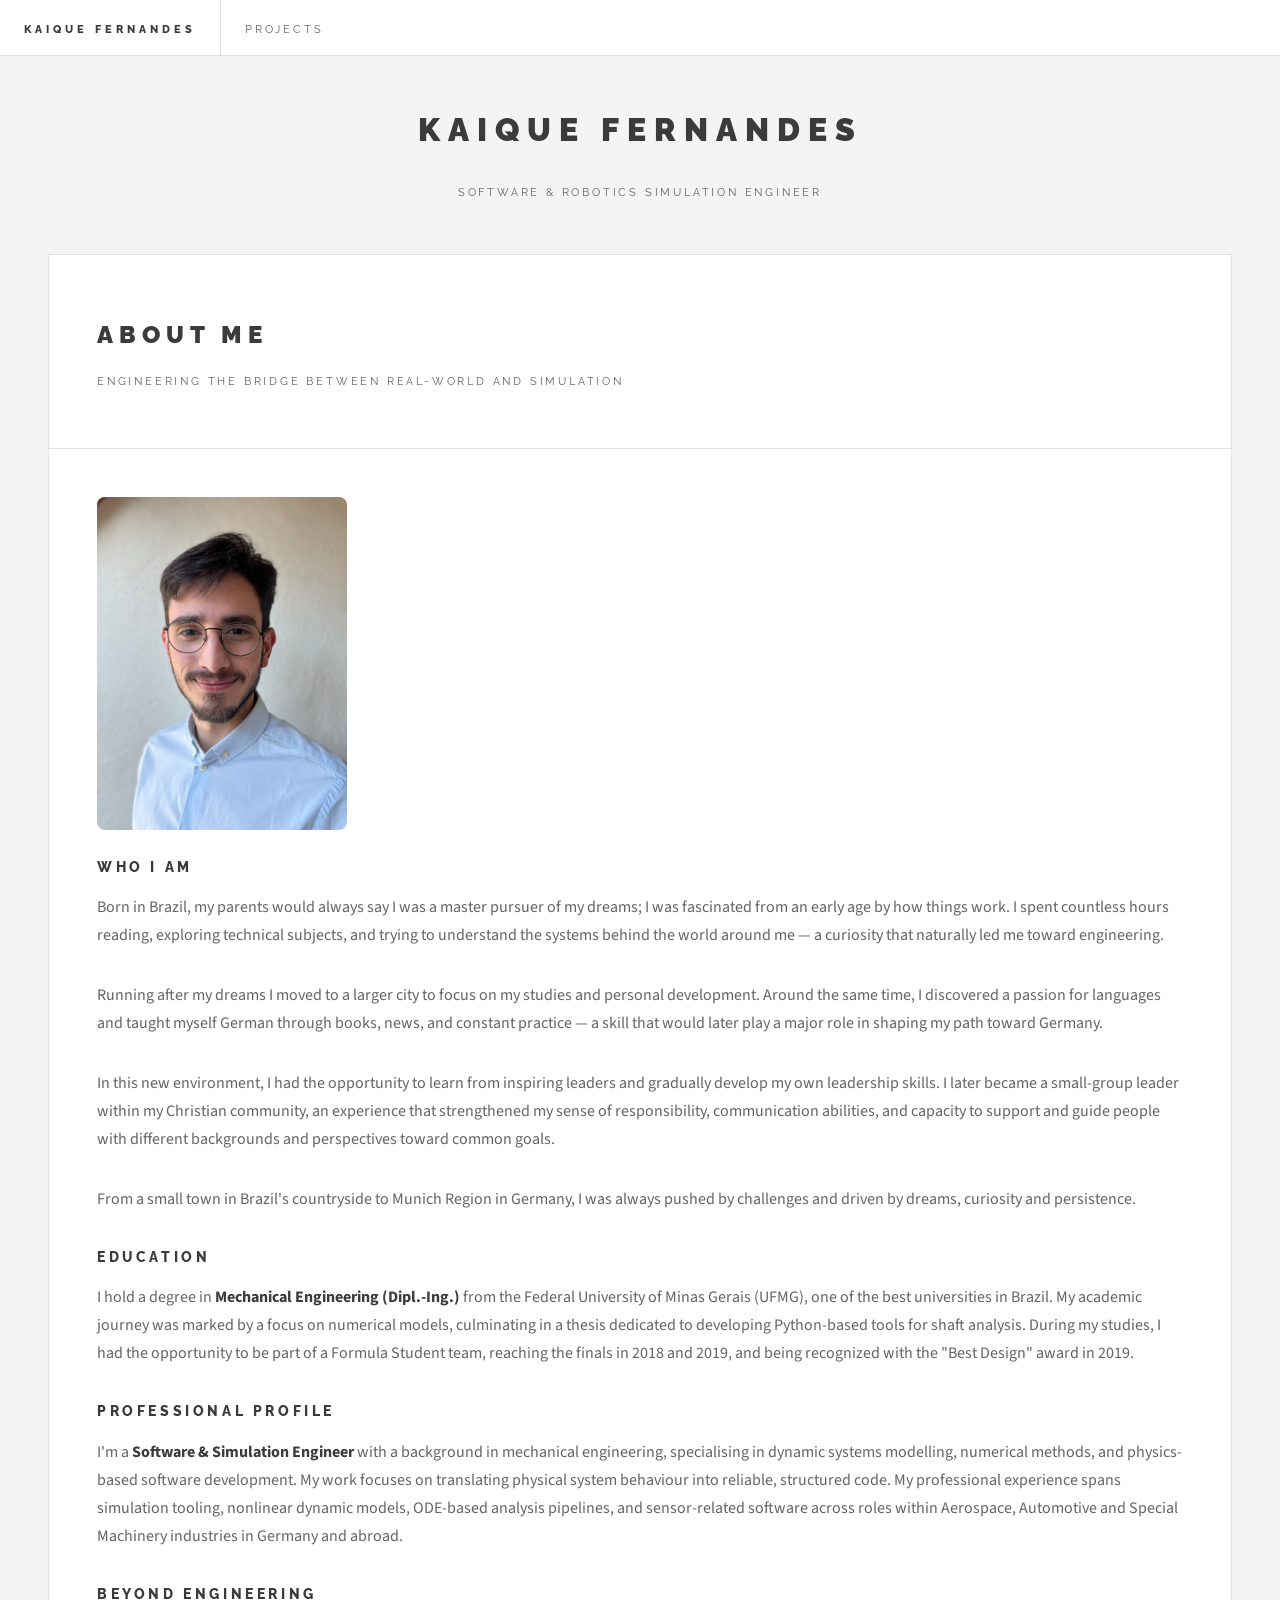
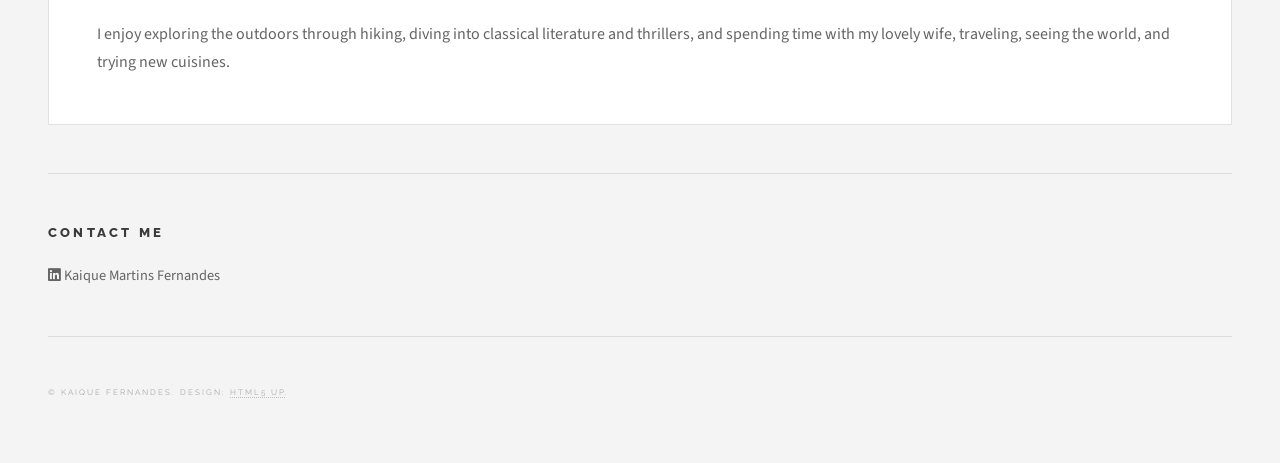
==== commit 5158b0b0: "Update job title in professional profile section" ====
--- a/about.html
+++ b/about.html
@@ -66,7 +66,7 @@
 
                                 <h3>Professional Profile</h3>
                                 <p>
-                                    I'm a <strong>Software & Robotics Simulation Engineer</strong> with a background in mechanical engineering, specialising in dynamic systems modelling, 
+                                    I'm a <strong>Software & Simulation Engineer</strong> with a background in mechanical engineering, specialising in dynamic systems modelling, 
                                     numerical methods, and physics-based software development. 
                                     
                                     My work focuses on translating physical system behaviour into reliable, structured code. My professional experience spans simulation tooling, nonlinear dynamic models, 
@@ -108,4 +108,4 @@
             <script src="assets/js/main.js"></script>
 
     </body>
-</html>+</html>
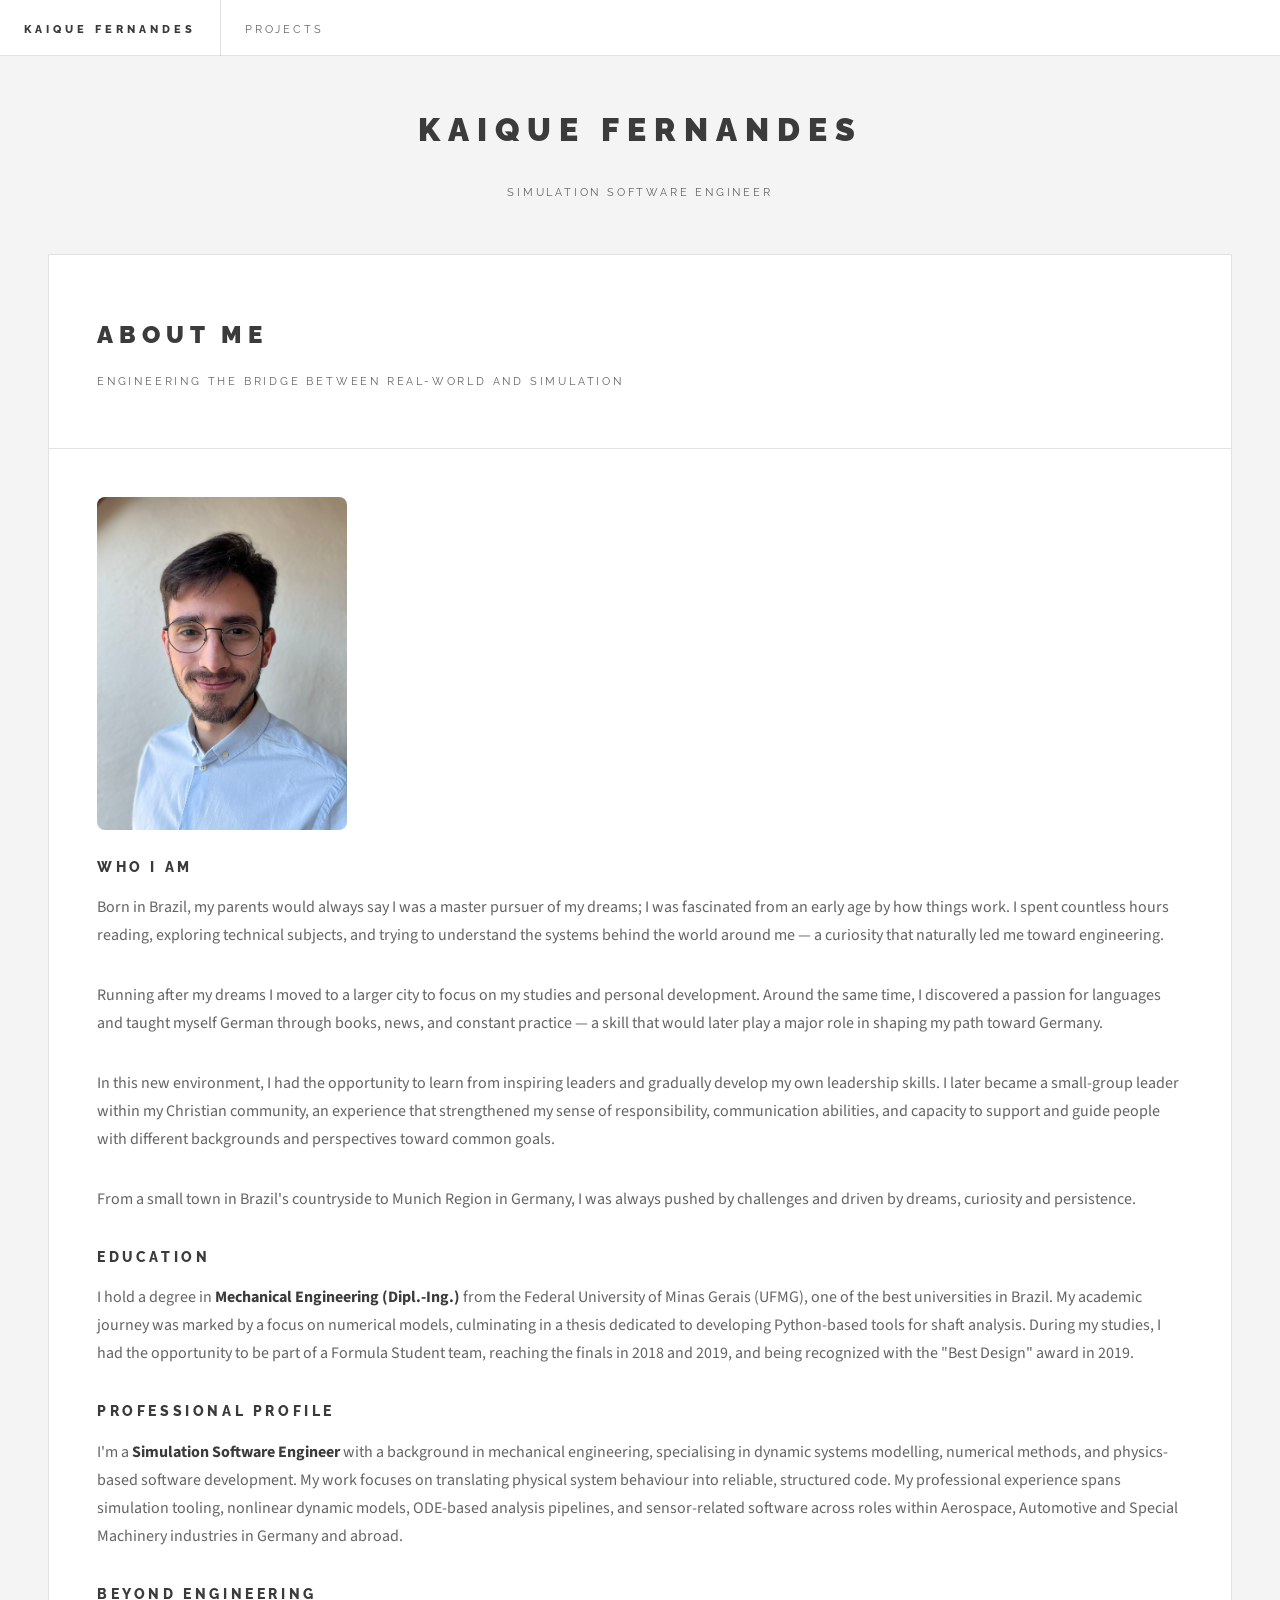
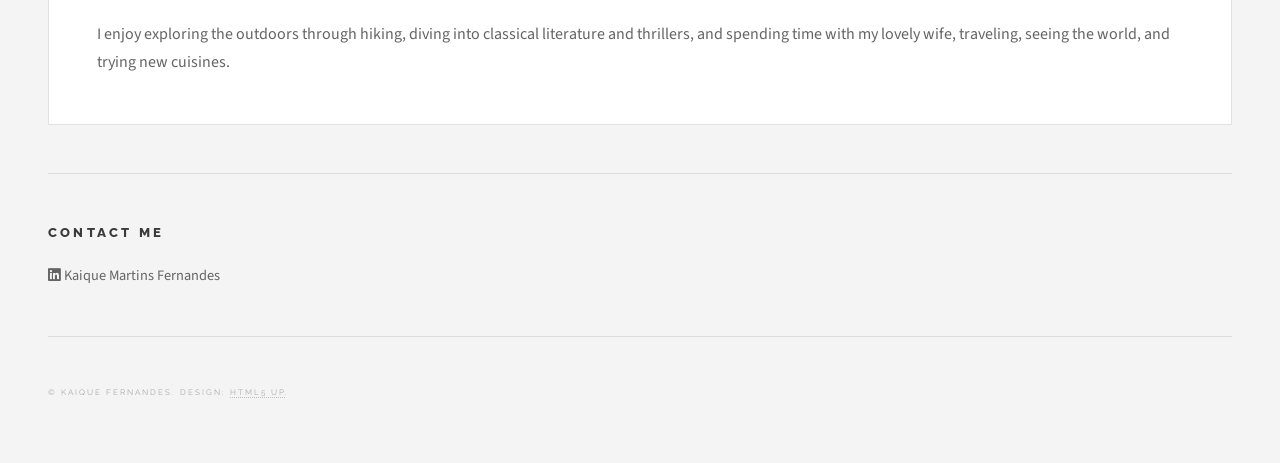
==== commit d182ab1d: "new cv adapation" ====
--- a/about.html
+++ b/about.html
@@ -66,7 +66,7 @@
 
                                 <h3>Professional Profile</h3>
                                 <p>
-                                    I'm a <strong>Software & Simulation Engineer</strong> with a background in mechanical engineering, specialising in dynamic systems modelling, 
+                                    I'm a <strong>Simulation Software Engineer</strong> with a background in mechanical engineering, specialising in dynamic systems modelling, 
                                     numerical methods, and physics-based software development. 
                                     
                                     My work focuses on translating physical system behaviour into reliable, structured code. My professional experience spans simulation tooling, nonlinear dynamic models, 
@@ -85,7 +85,7 @@
                     <section id="intro">
                         <header>
                             <h2>Kaique Fernandes</h2>
-                            <p>Software &amp; Robotics Simulation Engineer</p>
+                            <p>Simulation Software Engineer</p>
                         </header>
                     </section>
                 
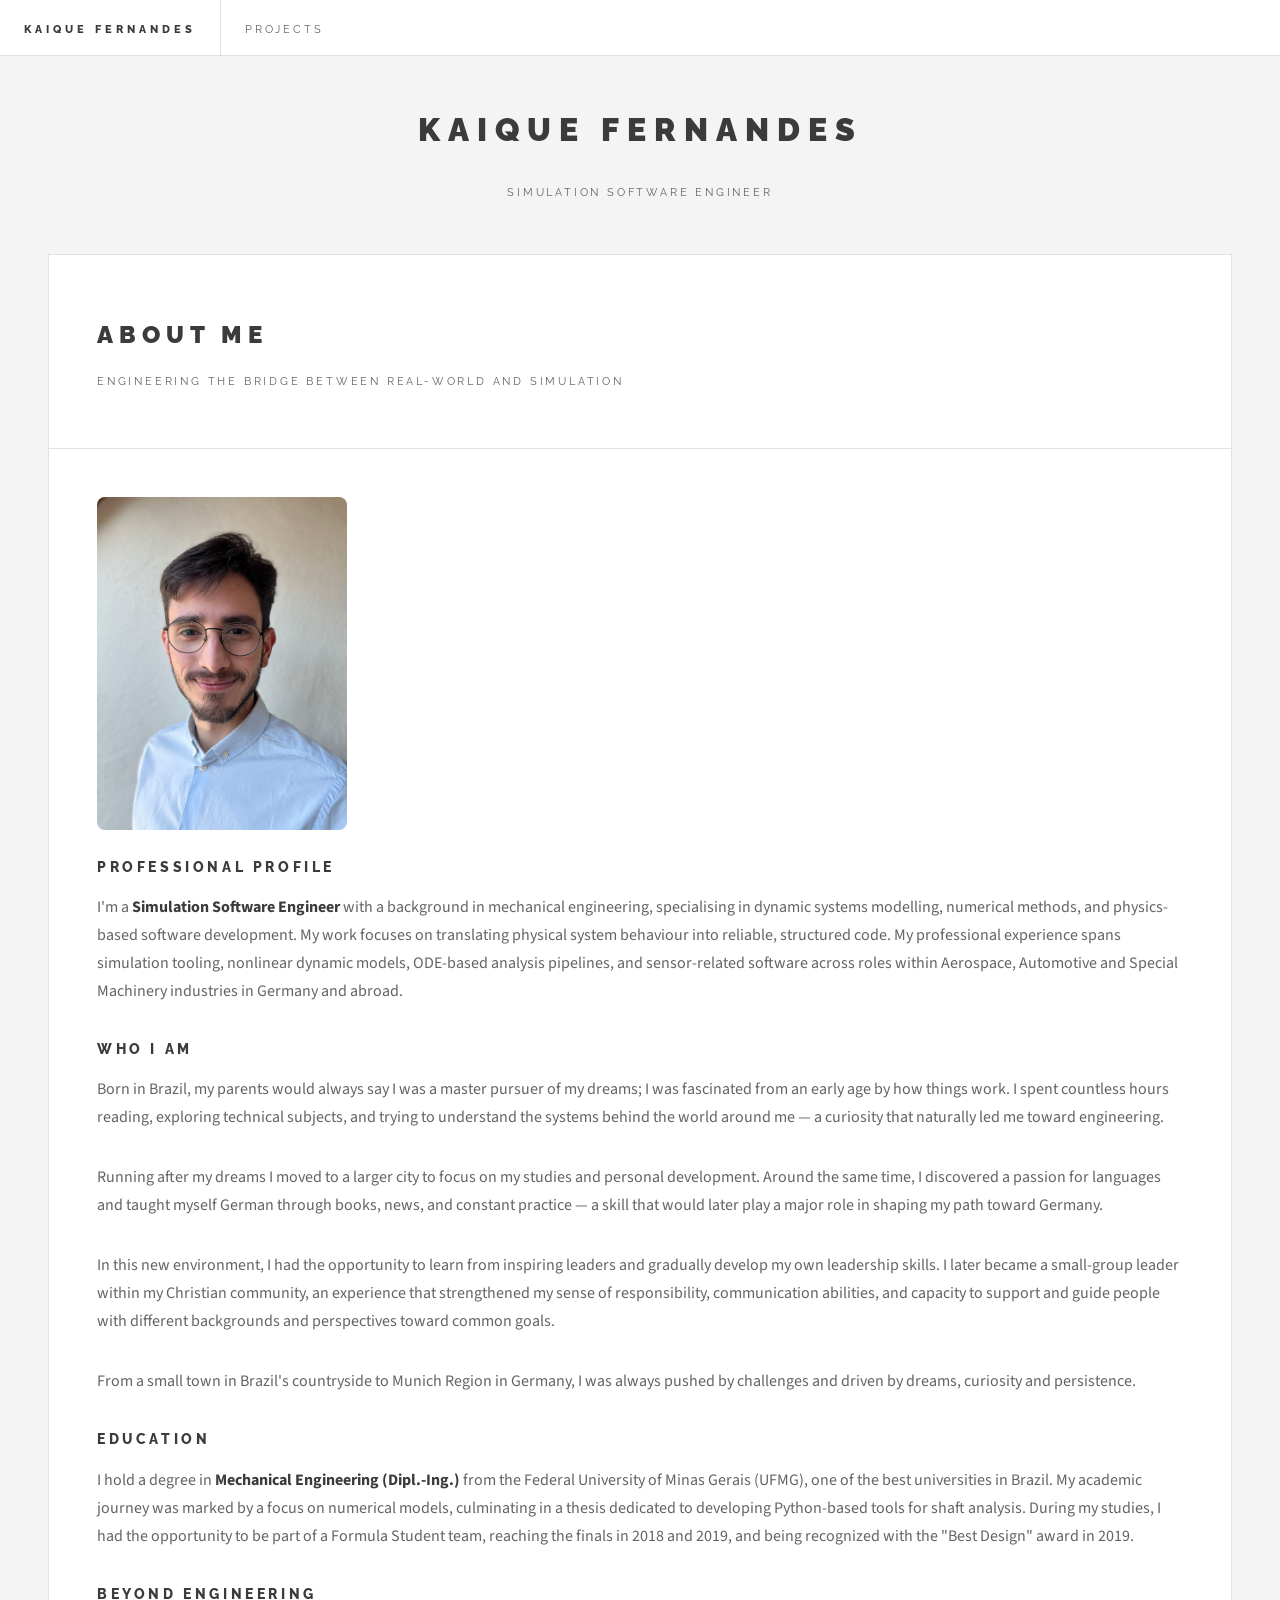
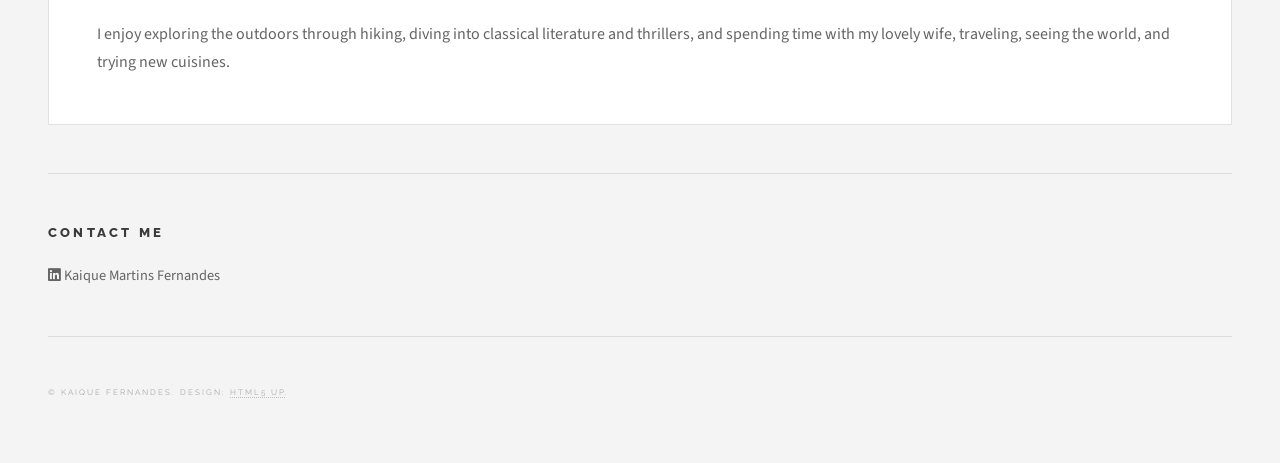
==== commit 13489522: "Order swap - Professional focus" ====
--- a/about.html
+++ b/about.html
@@ -37,7 +37,15 @@
                                     </div>
                                 </header>
                                 <span class="image"><img src="images/profile_photo.jpg" alt="Kaique Fernandes" class="profile-photo" /></span>
-                            
+
+                                <h3>Professional Profile</h3>
+                                <p>
+                                    I'm a <strong>Simulation Software Engineer</strong> with a background in mechanical engineering, specialising in dynamic systems modelling, 
+                                    numerical methods, and physics-based software development. 
+                                    
+                                    My work focuses on translating physical system behaviour into reliable, structured code. My professional experience spans simulation tooling, nonlinear dynamic models, 
+                                    ODE-based analysis pipelines, and sensor-related software across roles within Aerospace, Automotive and Special Machinery industries in Germany and abroad.
+                                    
                                 <h3>Who I Am</h3>
                                 <p>
                                     Born in Brazil, my parents would always say I was a master pursuer of my dreams; I was fascinated from an early age by how things work. 
@@ -63,14 +71,6 @@
 
                                     During my studies, I had the opportunity to be part of a Formula Student team, reaching the finals in 2018 and 2019, and being recognized with the "Best Design" award in 2019.
                                 </p>
-
-                                <h3>Professional Profile</h3>
-                                <p>
-                                    I'm a <strong>Simulation Software Engineer</strong> with a background in mechanical engineering, specialising in dynamic systems modelling, 
-                                    numerical methods, and physics-based software development. 
-                                    
-                                    My work focuses on translating physical system behaviour into reliable, structured code. My professional experience spans simulation tooling, nonlinear dynamic models, 
-                                    ODE-based analysis pipelines, and sensor-related software across roles within Aerospace, Automotive and Special Machinery industries in Germany and abroad.
                                 
 
                                 <h3>Beyond Engineering</h3>
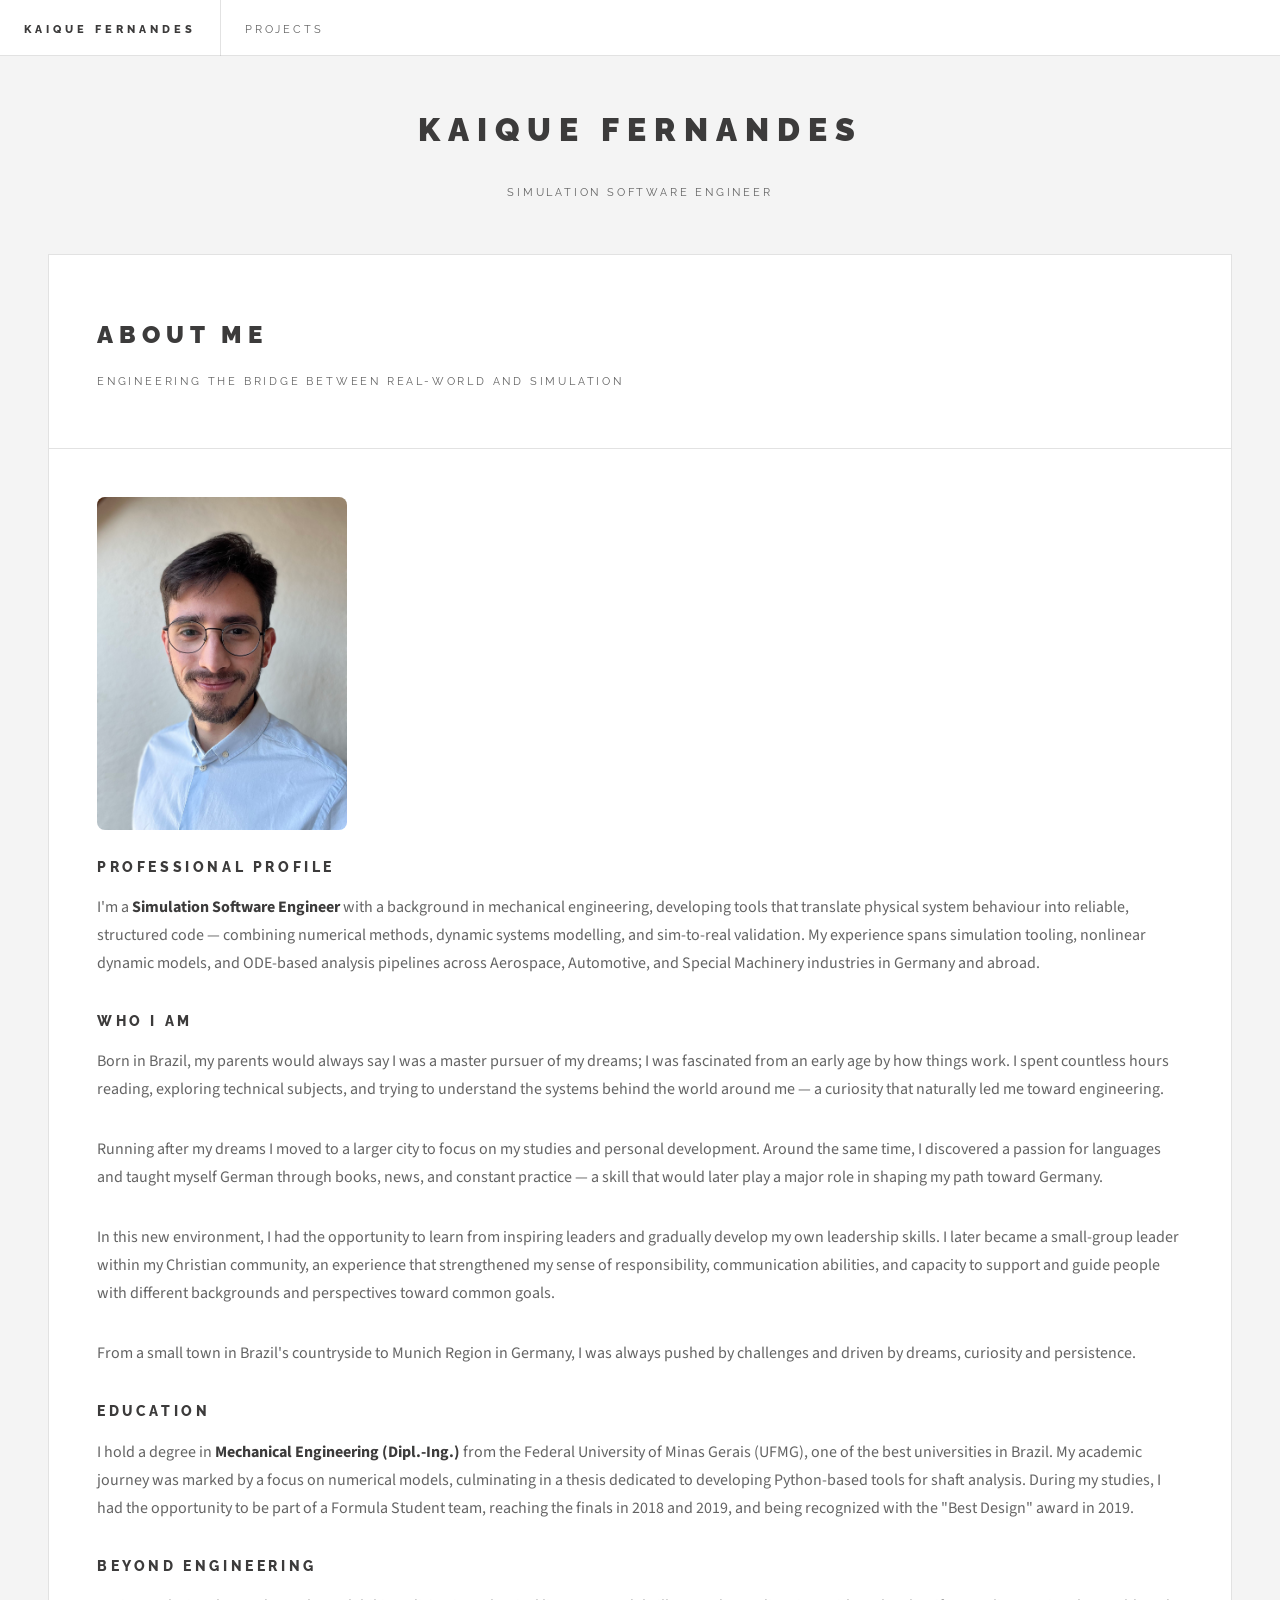
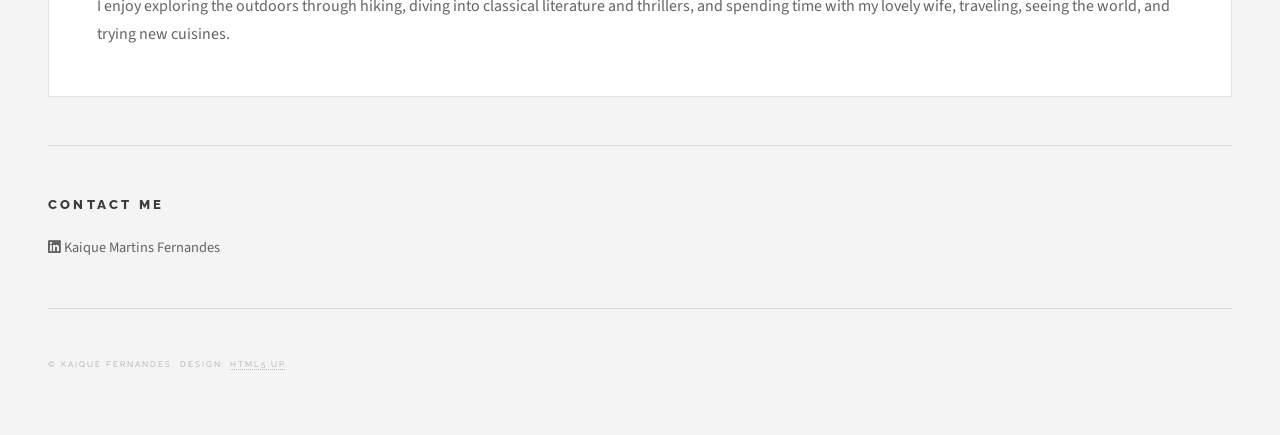
==== commit a1276315: "Profile phrasing adjust" ====
--- a/about.html
+++ b/about.html
@@ -40,11 +40,11 @@
 
                                 <h3>Professional Profile</h3>
                                 <p>
-                                    I'm a <strong>Simulation Software Engineer</strong> with a background in mechanical engineering, specialising in dynamic systems modelling, 
-                                    numerical methods, and physics-based software development. 
+                                    I'm a <strong>Simulation Software Engineer</strong> with a background in mechanical engineering, developing tools that translate physical system 
+                                    behaviour into reliable, structured code — combining numerical methods, dynamic systems modelling, and sim-to-real validation.
                                     
-                                    My work focuses on translating physical system behaviour into reliable, structured code. My professional experience spans simulation tooling, nonlinear dynamic models, 
-                                    ODE-based analysis pipelines, and sensor-related software across roles within Aerospace, Automotive and Special Machinery industries in Germany and abroad.
+                                    My experience spans simulation tooling, nonlinear dynamic models, and ODE-based analysis pipelines across Aerospace, Automotive, and 
+                                    Special Machinery industries in Germany and abroad.
                                     
                                 <h3>Who I Am</h3>
                                 <p>
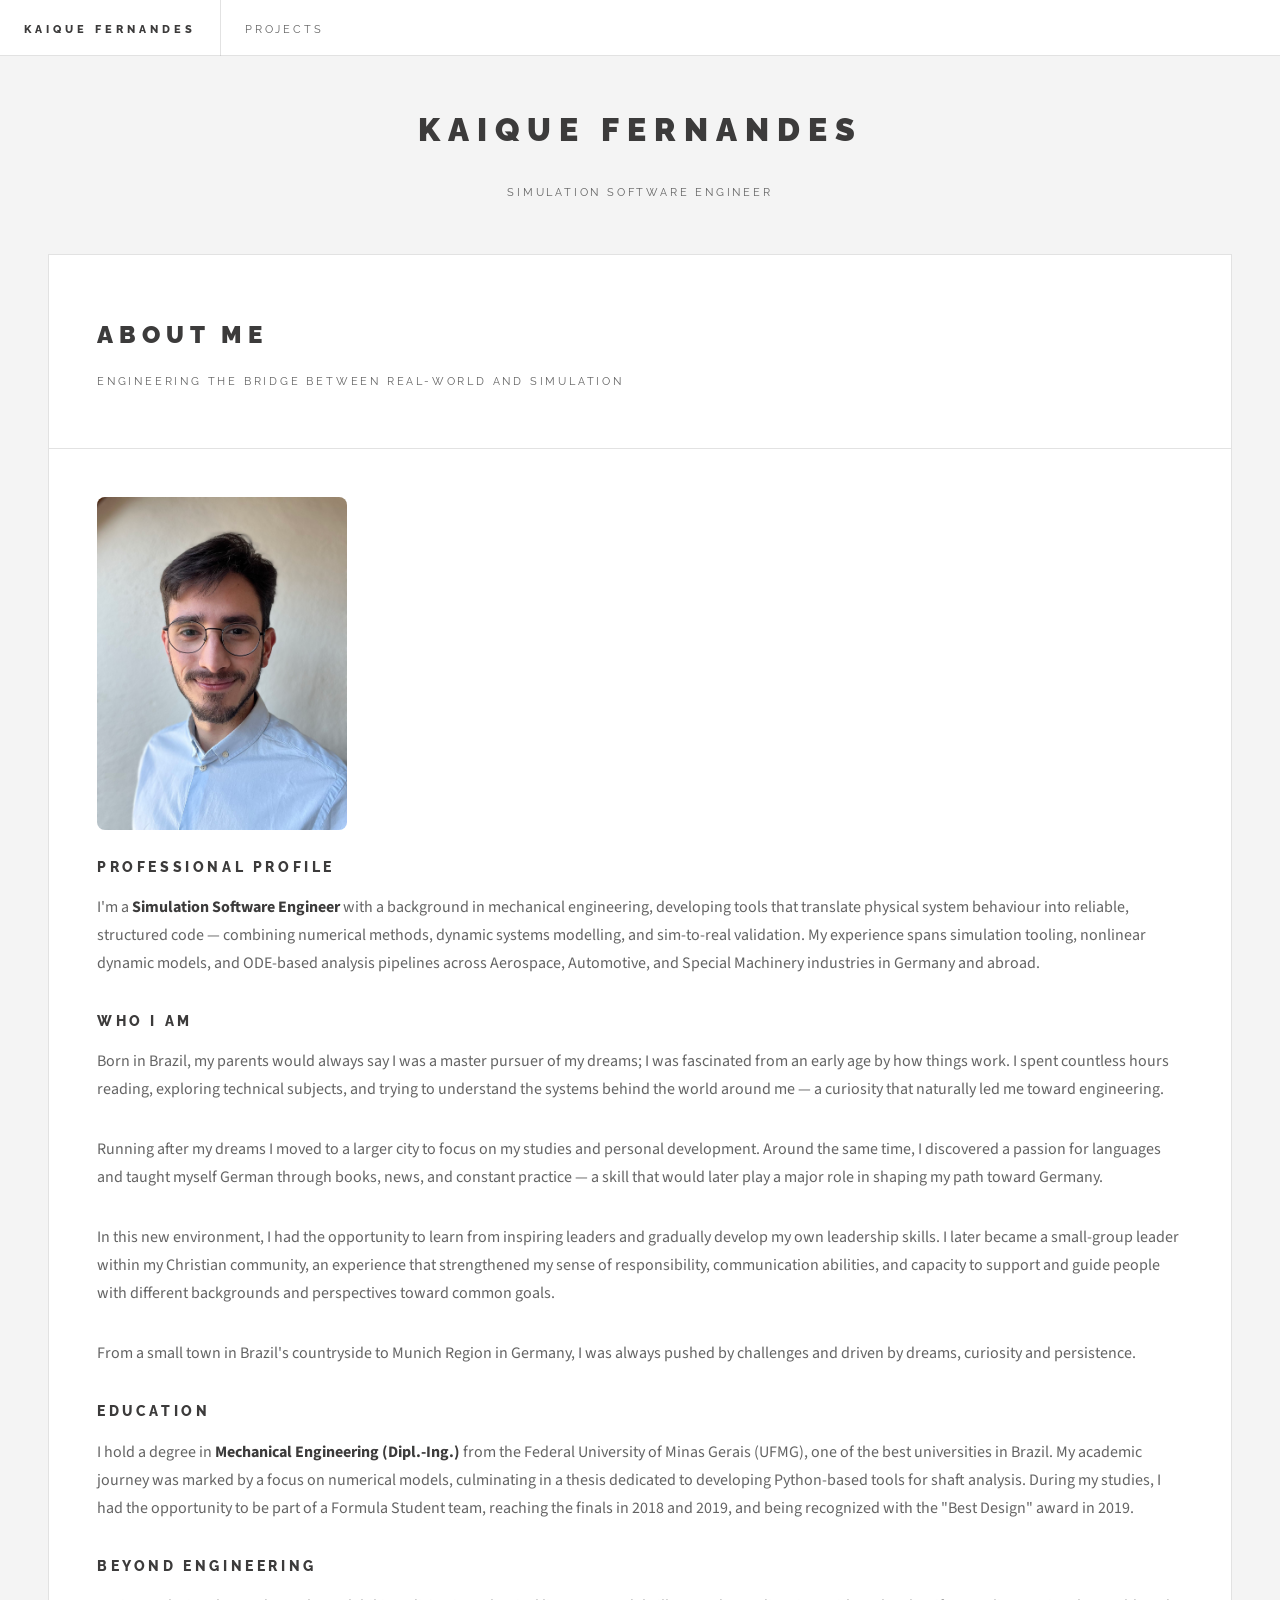
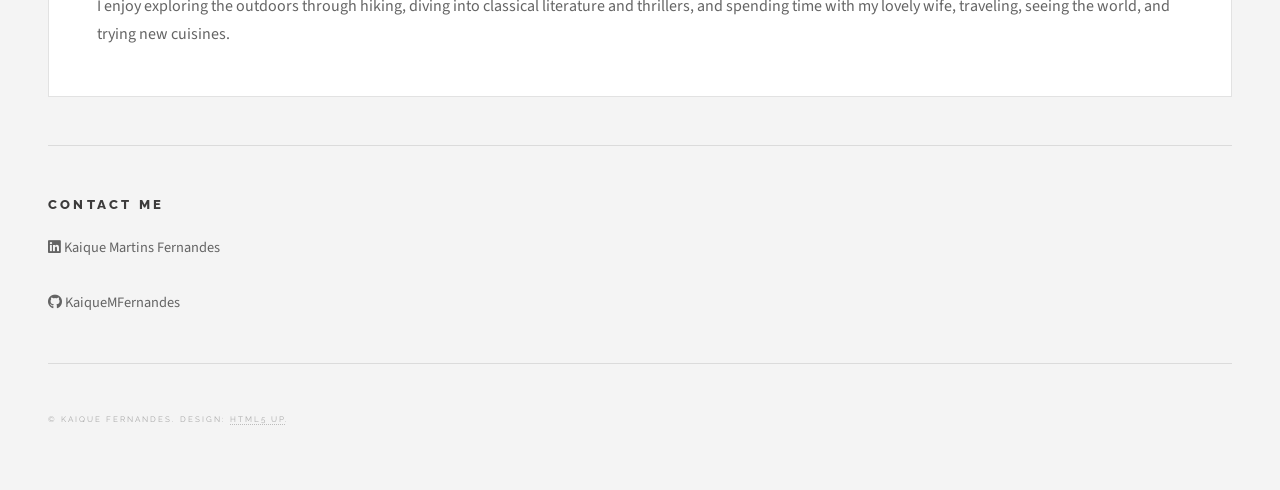
==== commit 5094b44e: "Github profile added" ====
--- a/about.html
+++ b/about.html
@@ -92,6 +92,7 @@
                     <section class="blurb">
                         <h2>Contact me</h2>
                         <p><a class="icon brands fa-linkedin" href="https://www.linkedin.com/in/kaique-martins-fernandes/"> Kaique Martins Fernandes</a></p>
+                        <p><a class="icon brands fa-github" href="https://github.com/KaiqueMFernandes"> KaiqueMFernandes</a></p>
                     </section>
                 
                     <section id="footer">
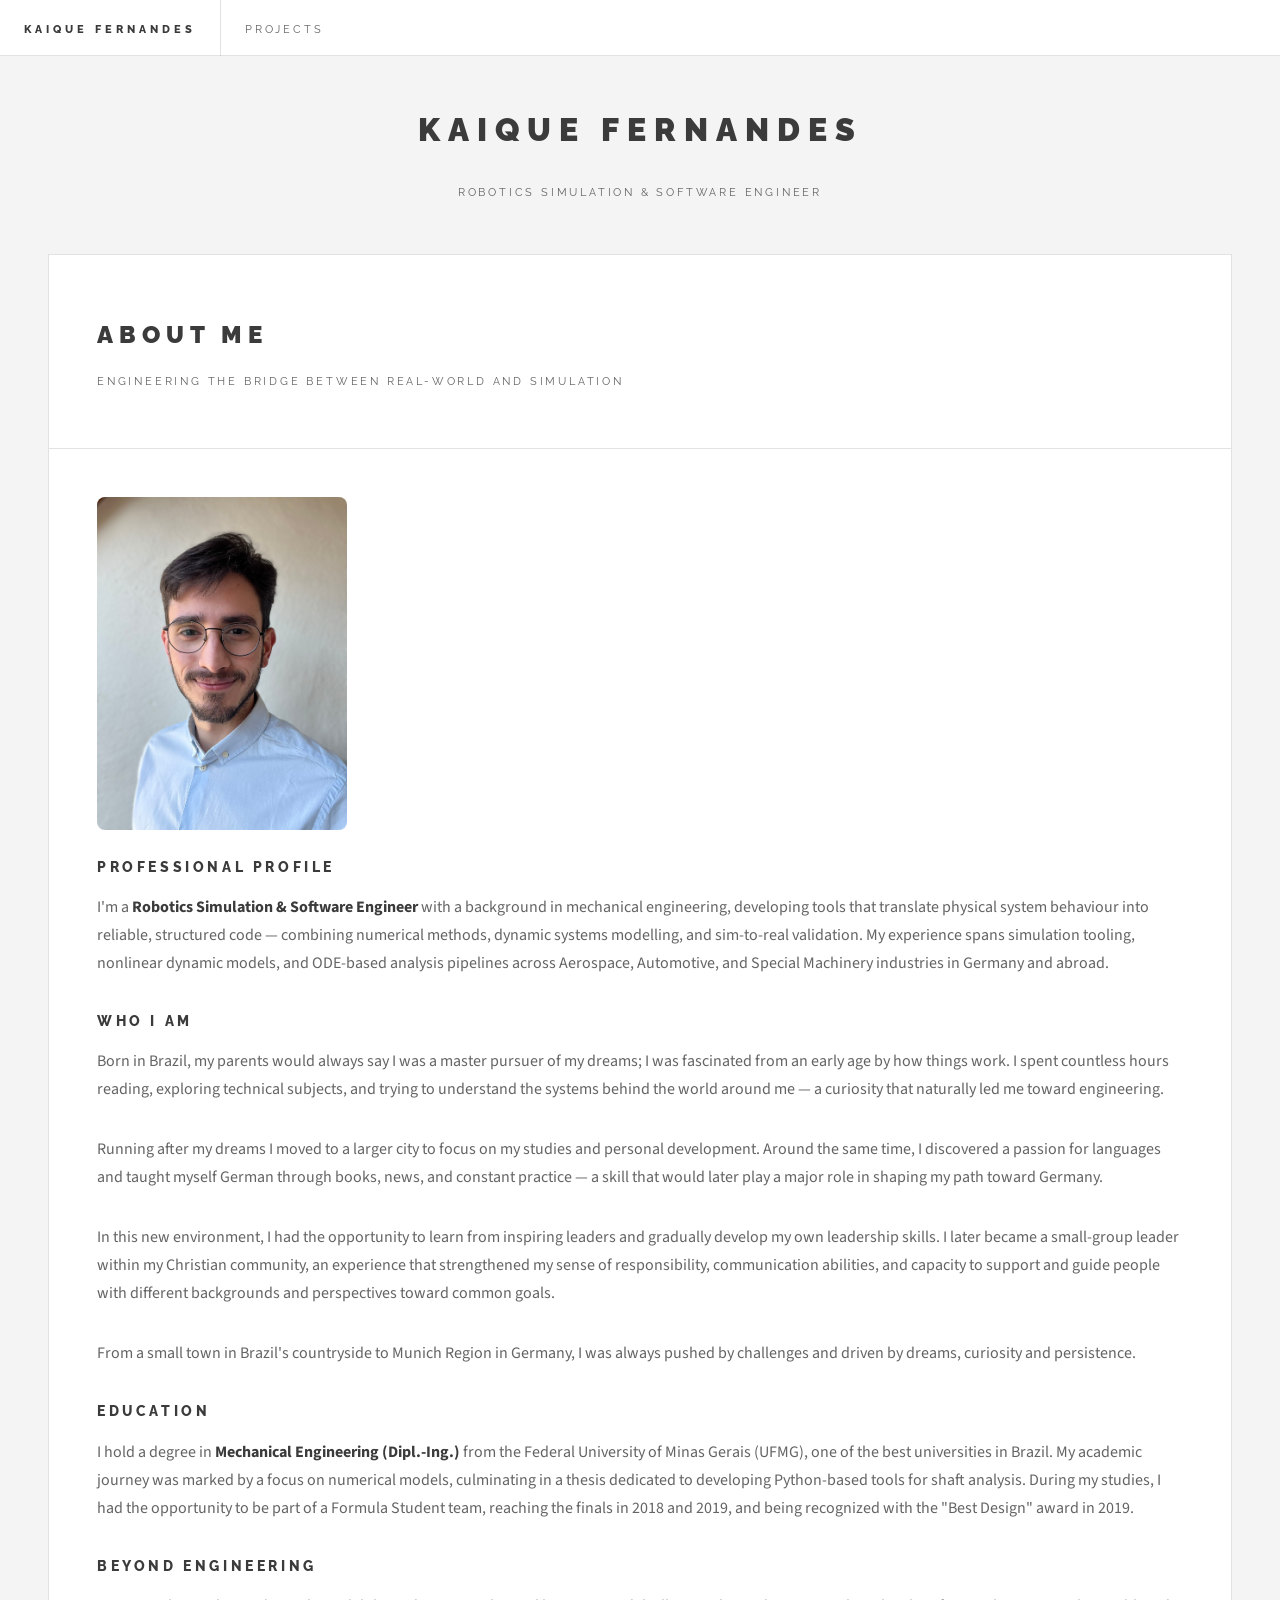
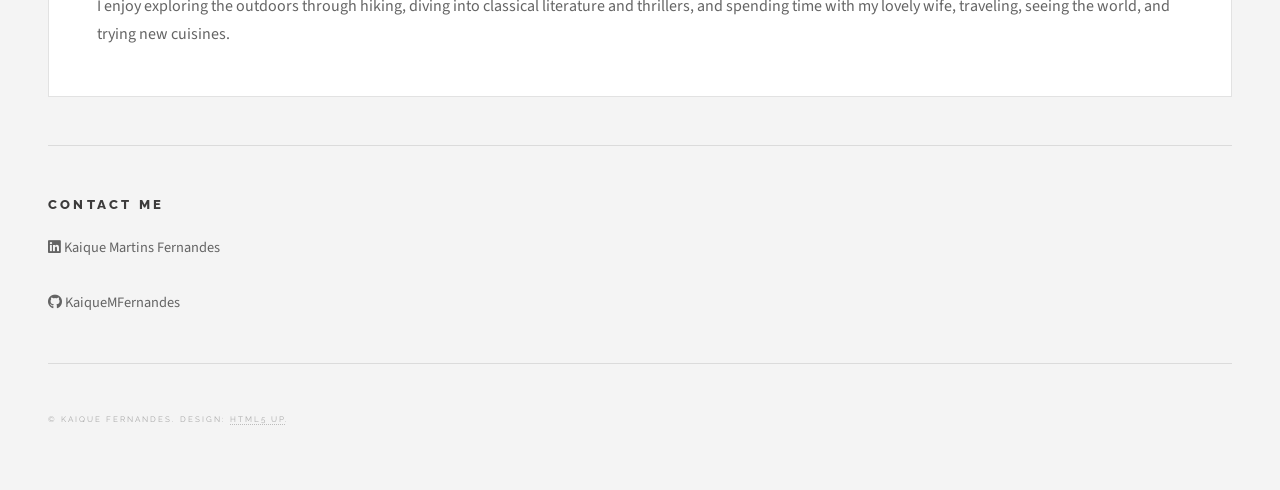
==== commit 1ec876c1: "new description" ====
--- a/about.html
+++ b/about.html
@@ -40,7 +40,7 @@
 
                                 <h3>Professional Profile</h3>
                                 <p>
-                                    I'm a <strong>Simulation Software Engineer</strong> with a background in mechanical engineering, developing tools that translate physical system 
+                                    I'm a <strong>Robotics Simulation &amp; Software Engineer</strong> with a background in mechanical engineering, developing tools that translate physical system 
                                     behaviour into reliable, structured code — combining numerical methods, dynamic systems modelling, and sim-to-real validation.
                                     
                                     My experience spans simulation tooling, nonlinear dynamic models, and ODE-based analysis pipelines across Aerospace, Automotive, and 
@@ -85,7 +85,7 @@
                     <section id="intro">
                         <header>
                             <h2>Kaique Fernandes</h2>
-                            <p>Simulation Software Engineer</p>
+                            <p>Robotics Simulation &amp; Software Engineer</p>
                         </header>
                     </section>
                 
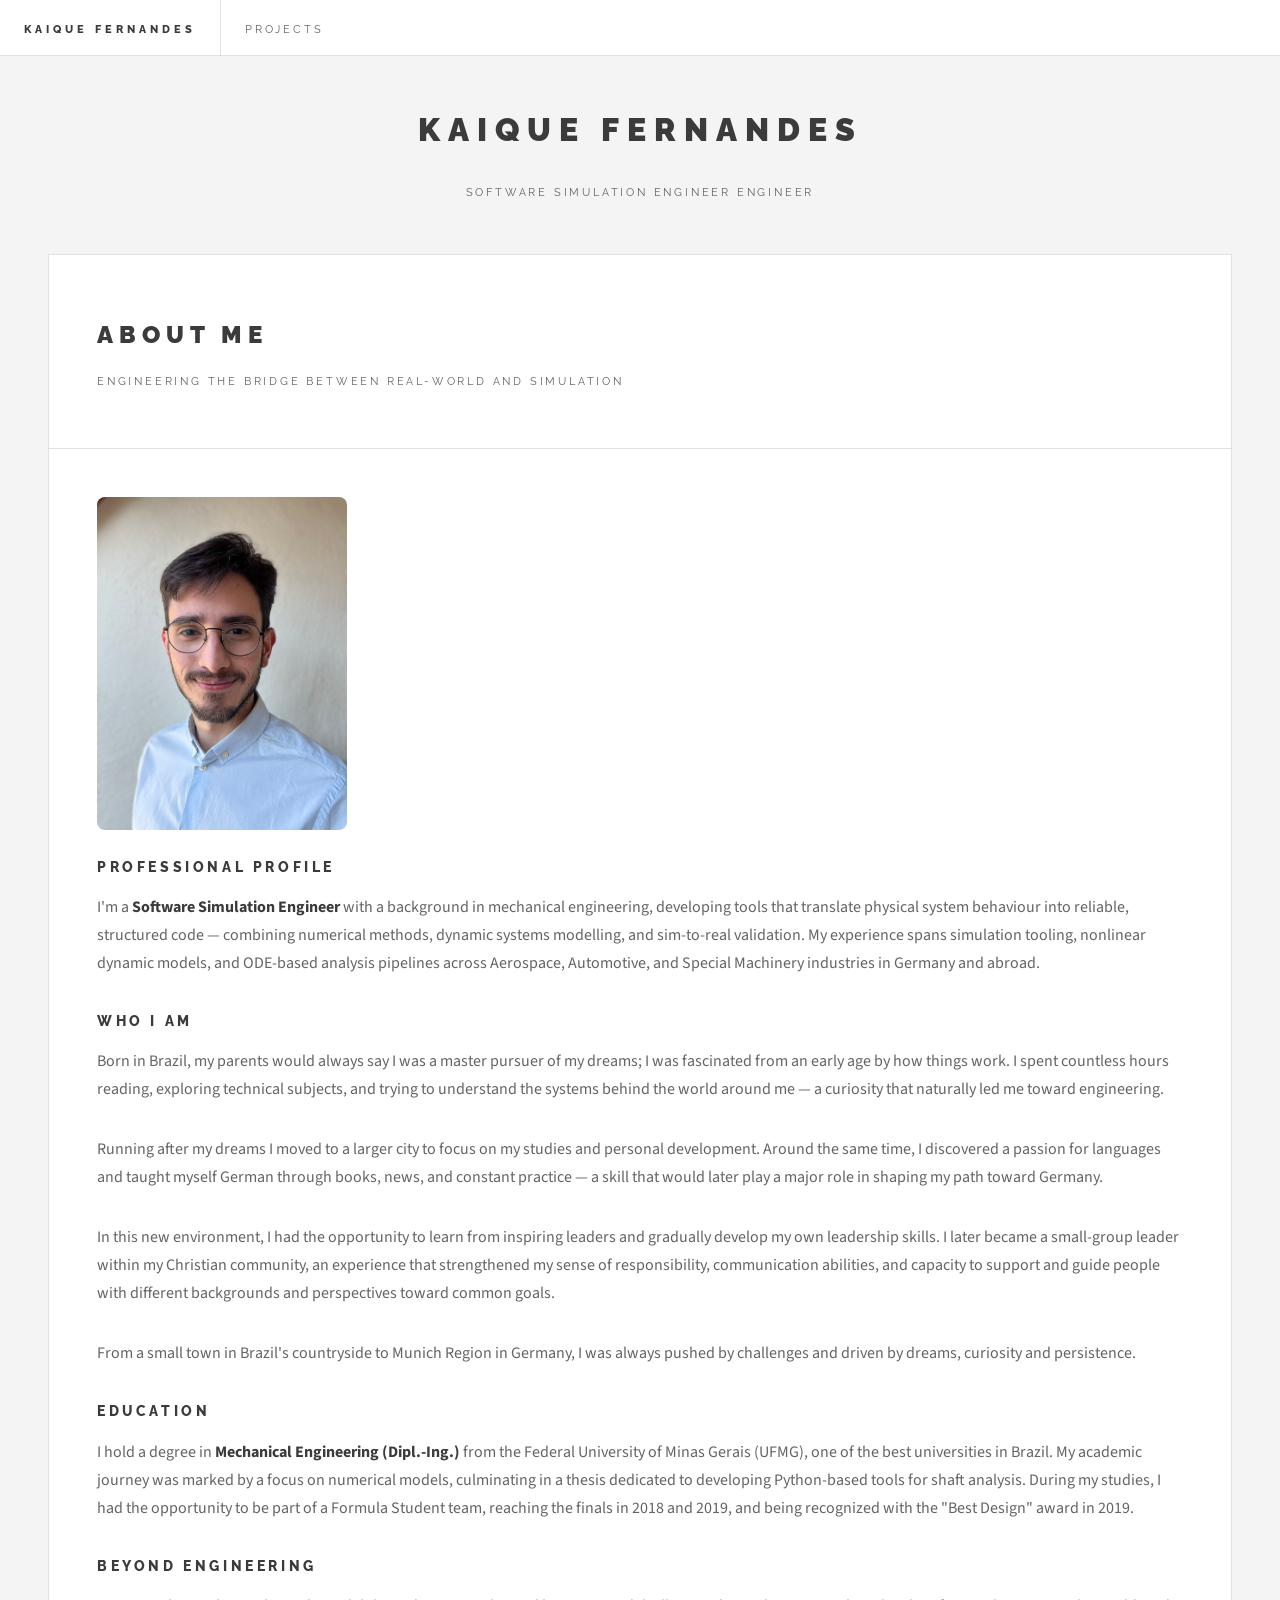
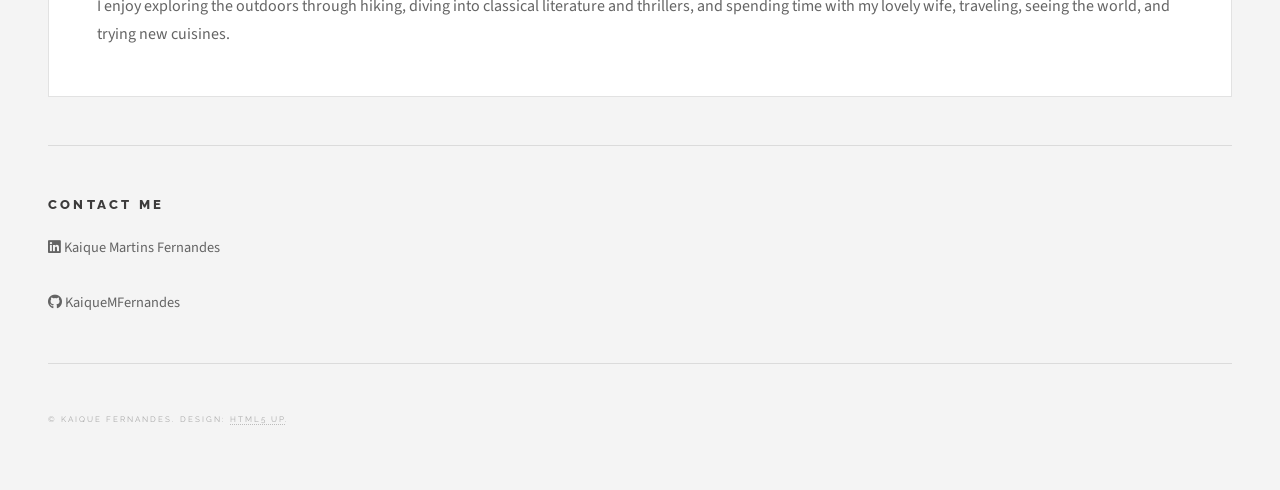
==== commit caf13557: "updated description" ====
--- a/about.html
+++ b/about.html
@@ -40,7 +40,7 @@
 
                                 <h3>Professional Profile</h3>
                                 <p>
-                                    I'm a <strong>Robotics Simulation &amp; Software Engineer</strong> with a background in mechanical engineering, developing tools that translate physical system 
+                                    I'm a <strong>Software Simulation Engineer</strong> with a background in mechanical engineering, developing tools that translate physical system 
                                     behaviour into reliable, structured code — combining numerical methods, dynamic systems modelling, and sim-to-real validation.
                                     
                                     My experience spans simulation tooling, nonlinear dynamic models, and ODE-based analysis pipelines across Aerospace, Automotive, and 
@@ -85,7 +85,7 @@
                     <section id="intro">
                         <header>
                             <h2>Kaique Fernandes</h2>
-                            <p>Robotics Simulation &amp; Software Engineer</p>
+                            <p>Software Simulation Engineer Engineer</p>
                         </header>
                     </section>
                 
